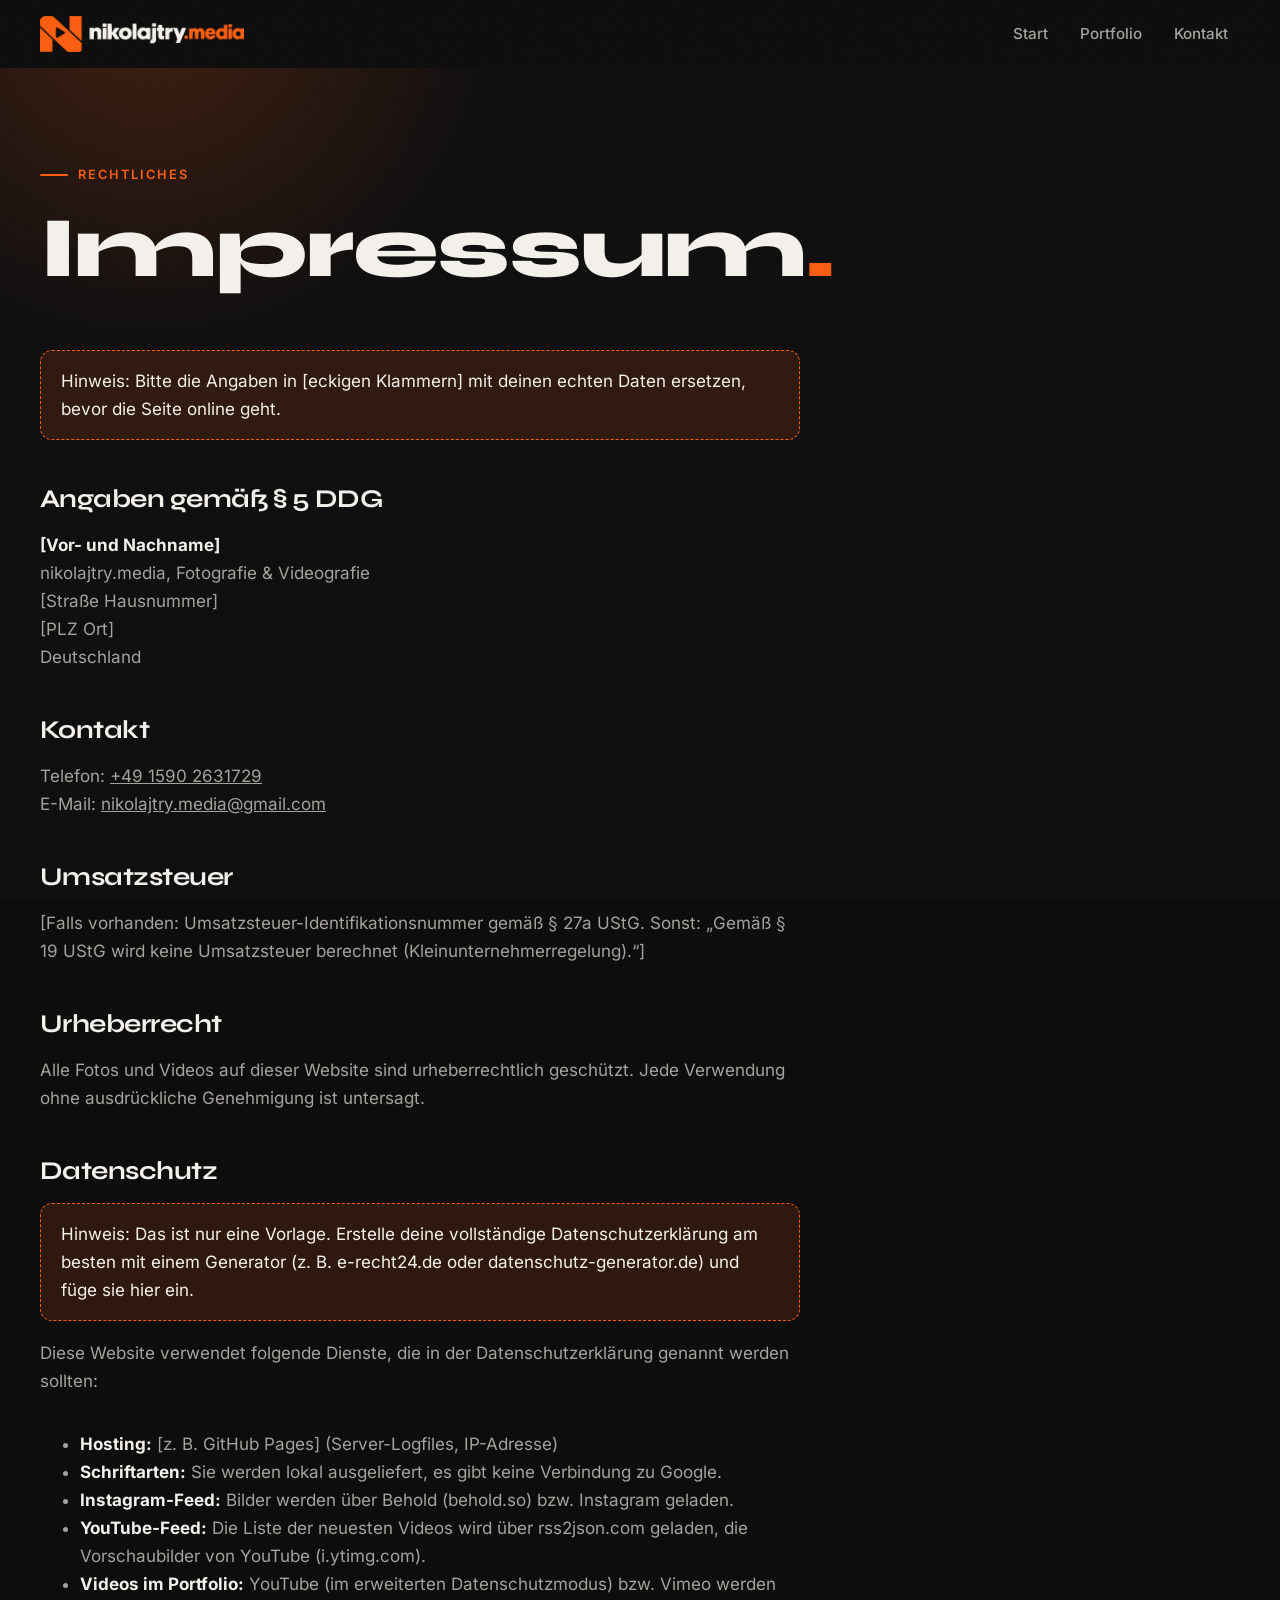
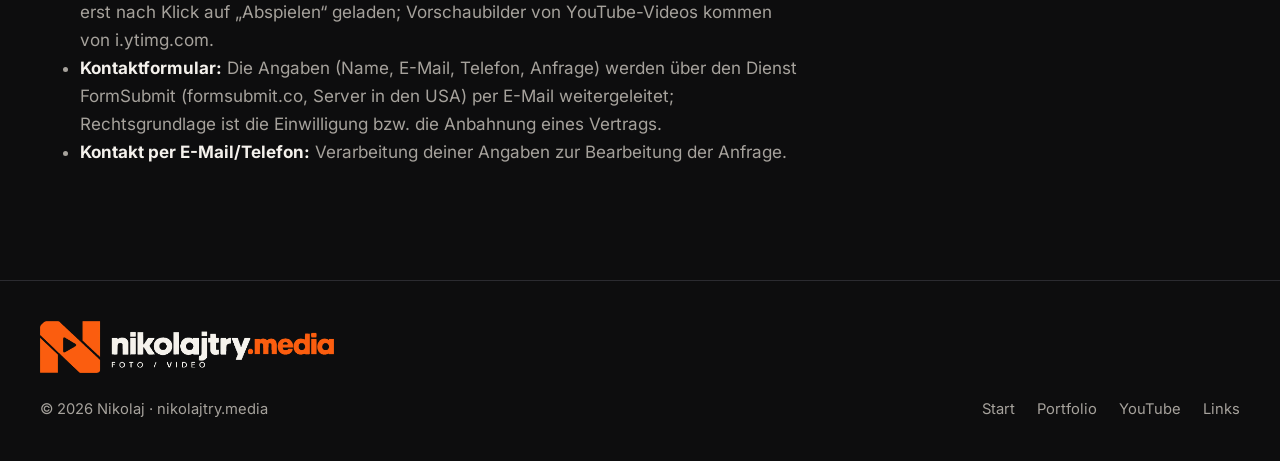
==== impressum.html @ f41c7193 "Neues Projekt "Holzrücken mit Pferd" (16 Bilder, Steißlingen) - Auswahl aus 22 Bildern: Rückepferd i" ====
<!DOCTYPE html>
<html lang="de">
<head>
  <meta charset="utf-8">
  <meta name="viewport" content="width=device-width, initial-scale=1">
  <title>Impressum &amp; Datenschutz | nikolajtry.media</title>
  <meta name="robots" content="noindex">
  <meta name="theme-color" content="#0d0d0e">
  <link rel="icon" href="images/favicon-32.png" type="image/png" sizes="32x32">
  <link rel="icon" href="images/favicon-192.png" type="image/png" sizes="192x192">
  <link rel="apple-touch-icon" href="images/apple-touch-icon.png">
  <link rel="stylesheet" href="css/style.css?v=20261017-1156">
  <script>document.documentElement.classList.add("js");</script>
</head>
<body>
  <a class="skip-link" href="#inhalt">Zum Inhalt springen</a>

  <header class="site-header">
    <div class="container">
      <a class="logo" href="index.html" aria-label="nikolajtry.media, zur Startseite">
        <img class="logo-full" src="images/logo.webp" alt="nikolajtry.media" width="905" height="160">
        <img class="logo-icon" src="images/logo-icon.webp" alt="" width="185" height="160" aria-hidden="true">
      </a>
      <nav class="nav" aria-label="Hauptnavigation">
        <a href="index.html">Start</a>
        <a href="portfolio.html">Portfolio</a>
        <a href="index.html#kontakt">Kontakt</a>
      </nav>
    </div>
  </header>

  <main id="inhalt">
    <section class="page-hero">
      <div class="container">
        <span class="eyebrow">Rechtliches</span>
        <h1>Impressum<span class="accent">.</span></h1>
      </div>
    </section>

    <section class="container" style="padding-bottom:96px">
      <div class="legal">
        <!-- TODO: Platzhalter in [eckigen Klammern] ausfüllen und diesen Hinweis danach löschen -->
        <p class="note">Hinweis: Bitte die Angaben in [eckigen Klammern] mit deinen echten Daten ersetzen, bevor die Seite online geht.</p>

        <h2>Angaben gemäß § 5 DDG</h2>
        <p>
          <strong>[Vor- und Nachname]</strong><br>
          nikolajtry.media, Fotografie &amp; Videografie<br>
          [Straße Hausnummer]<br>
          [PLZ Ort]<br>
          Deutschland
        </p>

        <h2>Kontakt</h2>
        <p>
          Telefon: <a href="tel:+4915902631729">+49 1590 2631729</a><br>
          E-Mail: <a href="mailto:nikolajtry.media@gmail.com">nikolajtry.media@gmail.com</a>
        </p>

        <h2>Umsatzsteuer</h2>
        <p>[Falls vorhanden: Umsatzsteuer-Identifikationsnummer gemäß § 27a UStG. Sonst: „Gemäß § 19 UStG wird keine Umsatzsteuer berechnet (Kleinunternehmerregelung).“]</p>

        <h2>Urheberrecht</h2>
        <p>Alle Fotos und Videos auf dieser Website sind urheberrechtlich geschützt. Jede Verwendung ohne ausdrückliche Genehmigung ist untersagt.</p>

        <h2 id="datenschutz">Datenschutz</h2>
        <p class="note">Hinweis: Das ist nur eine Vorlage. Erstelle deine vollständige Datenschutzerklärung am besten mit einem Generator (z. B. e-recht24.de oder datenschutz-generator.de) und füge sie hier ein.</p>
        <p>Diese Website verwendet folgende Dienste, die in der Datenschutzerklärung genannt werden sollten:</p>
        <ul>
          <li><strong>Hosting:</strong> [z. B. GitHub Pages] (Server-Logfiles, IP-Adresse)</li>
          <li><strong>Schriftarten:</strong> Sie werden lokal ausgeliefert, es gibt keine Verbindung zu Google.</li>
          <li><strong>Instagram-Feed:</strong> Bilder werden über Behold (behold.so) bzw. Instagram geladen.</li>
          <li><strong>YouTube-Feed:</strong> Die Liste der neuesten Videos wird über rss2json.com geladen, die Vorschaubilder von YouTube (i.ytimg.com).</li>
          <li><strong>Videos im Portfolio:</strong> YouTube (im erweiterten Datenschutzmodus) bzw. Vimeo werden erst nach Klick auf „Abspielen“ geladen; Vorschaubilder von YouTube-Videos kommen von i.ytimg.com.</li>
          <li><strong>Kontaktformular:</strong> Die Angaben (Name, E-Mail, Telefon, Anfrage) werden über den Dienst FormSubmit (formsubmit.co, Server in den USA) per E-Mail weitergeleitet; Rechtsgrundlage ist die Einwilligung bzw. die Anbahnung eines Vertrags.</li>
          <li><strong>Kontakt per E-Mail/Telefon:</strong> Verarbeitung deiner Angaben zur Bearbeitung der Anfrage.</li>
        </ul>
      </div>
    </section>
  </main>

  <footer class="site-footer">
    <div class="container">
      <a class="footer-logo" href="index.html" aria-label="nikolajtry.media, zur Startseite">
        <img src="images/logo-full.webp" alt="nikolajtry.media, Foto / Video" width="1131" height="200" loading="lazy">
      </a>
      <span>© <span data-year>2026</span> Nikolaj · nikolajtry.media</span>
      <nav class="footer-links" aria-label="Footer">
        <a href="index.html">Start</a>
        <a href="portfolio.html">Portfolio</a>
        <a href="https://www.youtube.com/@nikolajtry" target="_blank" rel="noopener" data-yt-channel>YouTube</a>
        <a href="https://fancy-bio.com/nikolajtry" target="_blank" rel="noopener">Links</a>
      </nav>
    </div>
  </footer>

  <script src="js/config.js?v=20261017-1156"></script>
  <script src="js/main.js?v=20261017-1156"></script>
</body>
</html>
---- css/style.css ----
/* ============================================================
   Schriften (lokal gehostet – kein Google-Server, DSGVO-freundlich)
   ============================================================ */
@font-face {
  font-family: "Syne";
  src: url("../fonts/syne-latin.woff2") format("woff2");
  font-weight: 400 800;
  font-display: swap;
}
@font-face {
  font-family: "Inter";
  src: url("../fonts/inter-latin.woff2") format("woff2");
  font-weight: 100 900;
  font-display: swap;
}

/* ============================================================
   Farben & Grundwerte – hier kannst du z. B. das Orange ändern
   ============================================================ */
:root {
  color-scheme: dark;
  --bg: #0d0d0e;
  --bg-2: #131315;
  --surface: #19191c;
  --surface-2: #222226;
  --line: #2b2b30;
  --text: #f4f1ec;
  --muted: #a6a29c;
  --orange: #fb5d0f; /* exakt das Orange aus dem Logo */
  --orange-2: #ff7a33;
  --orange-soft: rgba(251, 93, 15, 0.14);
  --on-orange: #140a04;
  --danger: #ff6b6b;
  --success: #5fd38d;

  --font-display: "Syne", "Arial Black", system-ui, sans-serif;
  --font-body: "Inter", system-ui, -apple-system, "Segoe UI", Roboto, sans-serif;

  --radius: 18px;
  --radius-sm: 12px;
  --container: 1200px;
  --gutter: clamp(16px, 4vw, 32px);
  --header-h: 68px;
  --ease: cubic-bezier(0.22, 1, 0.36, 1);
}

/* ============================================================
   Basis
   ============================================================ */
*,
*::before,
*::after {
  box-sizing: border-box;
}

html {
  scroll-padding-top: calc(var(--header-h) + 12px);
  -webkit-text-size-adjust: 100%;
}
@media (prefers-reduced-motion: no-preference) {
  html {
    scroll-behavior: smooth;
  }
}

body {
  margin: 0;
  background: var(--bg);
  color: var(--text);
  font-family: var(--font-body);
  font-size: 1.0625rem;
  line-height: 1.65;
  -webkit-font-smoothing: antialiased;
  overflow-x: hidden;
}

/* feines Filmkorn über der ganzen Seite */
body::before {
  content: "";
  position: fixed;
  inset: 0;
  z-index: 100;
  pointer-events: none;
  opacity: 0.035;
  background-image: url("data:image/svg+xml,%3Csvg xmlns='http://www.w3.org/2000/svg' width='160' height='160'%3E%3Cfilter id='n'%3E%3CfeTurbulence type='fractalNoise' baseFrequency='.9' numOctaves='3' stitchTiles='stitch'/%3E%3C/filter%3E%3Crect width='100%25' height='100%25' filter='url(%23n)'/%3E%3C/svg%3E");
}

img,
video,
iframe {
  display: block;
  max-width: 100%;
}

[hidden] {
  display: none !important;
}

a {
  color: inherit;
}

h1,
h2,
h3 {
  font-family: var(--font-display);
  font-weight: 700;
  line-height: 1.05;
  letter-spacing: -0.02em;
  margin: 0;
}

p {
  margin: 0;
}

::selection {
  background: var(--orange);
  color: var(--on-orange);
}

:focus-visible {
  outline: 2px solid var(--orange);
  outline-offset: 3px;
  border-radius: 6px;
}

/* verhindert seitliches Scrollen durch dekorative Elemente (z. B. Rahmen am Portrait) */
main {
  overflow-x: clip;
}

.container {
  width: 100%;
  max-width: calc(var(--container) + var(--gutter) * 2);
  margin-inline: auto;
  padding-inline: var(--gutter);
}

.accent {
  color: var(--orange);
}

.skip-link {
  position: absolute;
  left: 12px;
  top: -60px;
  z-index: 200;
  padding: 10px 16px;
  background: var(--orange);
  color: var(--on-orange);
  font-weight: 600;
  border-radius: 10px;
  text-decoration: none;
}
.skip-link:focus {
  top: 12px;
}

.visually-hidden {
  position: absolute;
  width: 1px;
  height: 1px;
  overflow: hidden;
  clip: rect(0 0 0 0);
  white-space: nowrap;
}

/* ============================================================
   Buttons
   ============================================================ */
.btn {
  display: inline-flex;
  align-items: center;
  justify-content: center;
  gap: 10px;
  min-height: 52px;
  padding: 0 26px;
  border-radius: 999px;
  border: 1.5px solid transparent;
  font: 600 1rem/1 var(--font-body);
  text-decoration: none;
  cursor: pointer;
  transition: transform 0.25s var(--ease), background-color 0.25s, border-color 0.25s, color 0.25s,
    box-shadow 0.25s;
}
.btn svg {
  width: 18px;
  height: 18px;
  flex: none;
}
.btn:hover {
  transform: translateY(-2px);
}
.btn:active {
  transform: translateY(0);
}

.btn-primary {
  background: var(--orange);
  color: var(--on-orange);
  box-shadow: 0 10px 30px -10px rgba(251, 93, 15, 0.6);
}
.btn-primary:hover {
  background: var(--orange-2);
  box-shadow: 0 14px 36px -10px rgba(251, 93, 15, 0.75);
}

.btn-ghost {
  border-color: var(--line);
  color: var(--text);
  background: rgba(255, 255, 255, 0.02);
}
.btn-ghost:hover {
  border-color: var(--orange);
  color: var(--orange);
}

.btn-dark {
  background: var(--on-orange);
  color: var(--text);
}
.btn-dark:hover {
  background: #000;
}

/* ============================================================
   Header / Navigation
   ============================================================ */
.site-header {
  position: sticky;
  top: 0;
  z-index: 50;
  height: var(--header-h);
  background: rgba(13, 13, 14, 0.72);
  backdrop-filter: blur(14px) saturate(140%);
  -webkit-backdrop-filter: blur(14px) saturate(140%);
  border-bottom: 1px solid transparent;
  transition: border-color 0.3s;
}
.site-header.is-scrolled {
  border-bottom-color: var(--line);
}
.site-header .container {
  height: 100%;
  display: flex;
  align-items: center;
  justify-content: space-between;
  gap: 16px;
}

.logo {
  display: inline-flex;
  align-items: center;
  flex: none;
  text-decoration: none;
}
.logo img {
  display: block;
  width: auto;
}
.logo-full {
  height: 36px;
}
.logo-icon {
  display: none !important;
  height: 34px;
}
@media (max-width: 640px) {
  .logo-full {
    height: 28px;
  }
}
/* Auf schmalen Handys nur das "N", damit das Menü daneben Platz hat */
@media (max-width: 479px) {
  .logo-full {
    display: none !important;
  }
  .logo-icon {
    display: block !important;
  }
}

.nav {
  display: flex;
  align-items: center;
  gap: clamp(2px, 1vw, 8px);
}
.nav a {
  position: relative;
  padding: 8px 12px;
  font-size: 0.95rem;
  font-weight: 500;
  color: var(--muted);
  text-decoration: none;
  border-radius: 999px;
  transition: color 0.2s, background-color 0.2s;
}
.nav a:hover {
  color: var(--text);
}
.nav a[aria-current="page"] {
  color: var(--text);
  background: var(--surface-2);
}
.nav a[aria-current="page"]::after {
  content: "";
  position: absolute;
  left: 50%;
  bottom: 3px;
  width: 5px;
  height: 5px;
  margin-left: -2.5px;
  border-radius: 50%;
  background: var(--orange);
}

@media (max-width: 420px) {
  .nav a {
    padding: 8px 10px;
  }
}

/* ============================================================
   Abschnitte allgemein
   ============================================================ */
.section {
  padding-block: clamp(55px, 7vw, 95px);
}
.section-alt {
  background: var(--bg-2);
  border-block: 1px solid var(--line);
}

.section-head {
  display: grid;
  gap: 16px;
  max-width: 720px;
  margin-bottom: clamp(36px, 5vw, 56px);
}
.section-head h2 {
  font-size: clamp(2rem, 5vw, 3.4rem);
}
.section-head p {
  color: var(--muted);
  font-size: 1.1rem;
}

.eyebrow {
  display: inline-flex;
  align-items: center;
  gap: 10px;
  font-size: 0.8rem;
  font-weight: 600;
  letter-spacing: 0.16em;
  text-transform: uppercase;
  color: var(--orange);
}
.eyebrow::before,
.eyebrow-line {
  content: "";
  flex: none;
  width: 28px;
  height: 2px;
  background: currentColor;
  border-radius: 2px;
}
/* Strich zwischen Nummer und Titel ("01 —— Über mich"), gleich lang wie der vordere;
   gleicht den Buchstabenabstand nach der Nummer aus, damit beide Abstände gleich sind */
.eyebrow-line {
  margin-left: -0.16em;
}

/* ============================================================
   Hero (Startseite)
   ============================================================ */
.hero {
  position: relative;
  isolation: isolate;
  overflow: hidden;
  padding-block: clamp(56px, 10vw, 120px) clamp(40px, 6vw, 72px);
}
/* "Über mich" folgt direkt auf den Einstieg – etwas weniger Abstand nach oben */
#ueber-mich {
  padding-top: clamp(40px, 6vw, 80px);
}
.hero::before {
  content: "";
  position: absolute;
  z-index: -1;
  width: min(900px, 120vw);
  aspect-ratio: 1;
  right: -20%;
  top: -35%;
  background: radial-gradient(circle closest-side, rgba(251, 93, 15, 0.26), transparent);
}
.hero .container {
  display: grid;
  gap: clamp(48px, 7vw, 72px);
  align-items: center;
}
@media (min-width: 960px) {
  .hero .container {
    grid-template-columns: 1.15fr 0.85fr;
  }
}

.hero-text {
  display: grid;
  gap: 24px;
}
.hero h1 {
  font-size: clamp(2.2rem, 10vw, 4.6rem);
  font-weight: 800;
}
@media (min-width: 960px) {
  .hero h1 {
    font-size: clamp(3rem, 5.4vw, 4.6rem);
  }
}
.hero h1 .accent {
  font-style: italic;
}
.hero-lead {
  max-width: 560px;
  color: var(--muted);
  font-size: clamp(1.05rem, 1.6vw, 1.2rem);
}
.hero-lead strong {
  color: var(--text);
  font-weight: 600;
}
.hero-actions {
  display: flex;
  flex-wrap: wrap;
  gap: 12px;
  margin-top: 8px;
}

.status-pill {
  justify-self: start;
  display: inline-flex;
  align-items: center;
  gap: 10px;
  padding: 8px 16px 8px 12px;
  border: 1px solid var(--line);
  border-radius: 999px;
  background: rgba(255, 255, 255, 0.03);
  font-size: 0.88rem;
  color: var(--muted);
}
.status-pill .dot {
  width: 8px;
  height: 8px;
  border-radius: 50%;
  background: var(--orange);
  box-shadow: 0 0 0 0 rgba(251, 93, 15, 0.6);
  animation: pulse 2.2s infinite;
}
@keyframes pulse {
  70% {
    box-shadow: 0 0 0 10px rgba(251, 93, 15, 0);
  }
  100% {
    box-shadow: 0 0 0 0 rgba(251, 93, 15, 0);
  }
}

/* Bild-Collage rechts im Hero */
.hero-visual {
  position: relative;
  width: min(100%, 460px);
  justify-self: center;
}
.hero-collage {
  position: relative;
  display: block;
  width: 100%;
  aspect-ratio: 4 / 4.4;
  text-decoration: none;
}
.hero-collage:empty {
  display: none;
}
.hero-collage .card {
  position: absolute;
  overflow: hidden;
  border-radius: var(--radius);
  border: 1px solid rgba(255, 255, 255, 0.08);
  box-shadow: 0 30px 60px -20px rgba(0, 0, 0, 0.8);
  transition: transform 0.6s var(--ease);
  background: var(--surface);
}
.hero-collage .card img {
  position: absolute;
  inset: 0;
  width: 100%;
  height: 100%;
  object-fit: cover;
  /* Überblenden beim Bildwechsel, dazu ein ganz langsamer Zoom */
  transition: opacity 1.5s var(--ease), transform 12s linear;
}
.hero-collage .card img.is-entering {
  opacity: 0;
  transform: scale(1.06);
}
/* Karte 1 ist die große Hauptkarte mit orangem Rahmen; die kleine Karte rechts unten liegt davor */
.hero-collage .card:nth-child(1) {
  width: 64%;
  height: 76%;
  left: 0;
  top: 6%;
  transform: rotate(-5deg);
  z-index: 2;
  border: 3px solid var(--orange);
}
.hero-collage .card:nth-child(2) {
  width: 54%;
  height: 48%;
  right: 0;
  top: 0;
  transform: rotate(4deg);
  z-index: 1;
}
.hero-collage .card:nth-child(3) {
  width: 48%;
  height: 42%;
  right: 0;
  bottom: 0;
  transform: rotate(-2deg);
  z-index: 3;
}
.hero-collage:hover .card:nth-child(1) {
  transform: rotate(-7deg) translate(-8px, -4px);
}
.hero-collage:hover .card:nth-child(2) {
  transform: rotate(6deg) translate(6px, -8px);
}
.hero-collage:hover .card:nth-child(3) {
  transform: rotate(0deg) translate(4px, 6px);
}
.hero-collage .sticker {
  position: absolute;
  z-index: 4;
  left: -4%;
  bottom: 8%;
  display: grid;
  place-items: center;
  width: 108px;
  height: 108px;
  border-radius: 50%;
  background: var(--orange);
  color: var(--on-orange);
  font: 800 0.8rem/1.15 var(--font-display);
  text-align: center;
  text-transform: uppercase;
  letter-spacing: 0.04em;
  transform: rotate(-12deg);
  box-shadow: 0 16px 40px -12px rgba(251, 93, 15, 0.7);
}

/* "Neu"-Hinweis oben an der Collage – führt direkt zum neuesten Projekt */
.hero-new {
  position: absolute;
  z-index: 5;
  top: -18px;
  left: -2%;
  display: inline-flex;
  align-items: center;
  gap: 10px;
  max-width: calc(100% + 2%);
  padding: 6px 14px 6px 6px;
  border: 1px solid rgba(255, 255, 255, 0.12);
  border-radius: 999px;
  background: rgba(13, 13, 14, 0.82);
  backdrop-filter: blur(10px);
  -webkit-backdrop-filter: blur(10px);
  box-shadow: 0 18px 40px -16px rgba(0, 0, 0, 0.9);
  color: var(--text);
  font-size: 0.85rem;
  font-weight: 600;
  text-decoration: none;
  transform: rotate(-3deg);
  transition: transform 0.4s var(--ease), border-color 0.3s;
}
.hero-new:hover,
.hero-new:focus-visible {
  transform: rotate(-3deg) translateY(-3px);
  border-color: rgba(251, 93, 15, 0.6);
}
.hero-new-tag {
  padding: 4px 10px;
  border-radius: 999px;
  background: var(--orange);
  color: var(--on-orange);
  font: 800 0.72rem/1 var(--font-display);
  letter-spacing: 0.08em;
  text-transform: uppercase;
  box-shadow: 0 0 0 0 rgba(251, 93, 15, 0.6);
  animation: pulse 2.2s infinite;
}
.hero-new-text {
  overflow: hidden;
  white-space: nowrap;
  text-overflow: ellipsis;
}
.hero-new-arrow {
  display: grid;
  color: var(--orange);
}
.hero-new-arrow svg {
  width: 16px;
  height: 16px;
  transition: transform 0.3s var(--ease);
}
.hero-new:hover .hero-new-arrow svg {
  transform: translateX(3px);
}

/* ============================================================
   Über mich
   ============================================================ */
.about {
  display: grid;
  gap: clamp(40px, 6vw, 80px);
  align-items: center;
}
@media (min-width: 900px) {
  .about {
    grid-template-columns: 0.85fr 1.15fr;
  }
}
.about-photo {
  position: relative;
  width: min(440px, calc(100% - 18px));
  justify-self: start;
}
@media (min-width: 900px) {
  .about-photo {
    justify-self: center;
  }
}
.about-photo::before {
  content: "";
  position: absolute;
  inset: 18px -18px -18px 18px;
  border: 2px solid var(--orange);
  border-radius: var(--radius);
}
.about-photo img {
  position: relative;
  width: 100%;
  height: auto;
  aspect-ratio: 4 / 5;
  object-fit: cover;
  border-radius: var(--radius);
  background: var(--surface);
}
.about-text {
  display: grid;
  gap: 20px;
}
.about-text h2 {
  font-size: clamp(2rem, 4.6vw, 3.2rem);
}
.about-text p {
  color: var(--muted);
}
.about-text p strong {
  color: var(--text);
  font-weight: 600;
}
.tags {
  display: flex;
  flex-wrap: wrap;
  gap: 10px;
  padding: 0;
  margin: 8px 0 0;
  list-style: none;
}
.tags li {
  padding: 8px 16px;
  border-radius: 999px;
  border: 1px solid var(--line);
  background: var(--surface);
  font-size: 0.9rem;
  font-weight: 500;
}
.tags li::before {
  content: "●";
  color: var(--orange);
  font-size: 0.6em;
  margin-right: 8px;
  vertical-align: middle;
}

/* ============================================================
   Leistungen
   ============================================================ */
.services {
  display: grid;
  gap: 16px;
  grid-template-columns: repeat(auto-fit, minmax(min(100%, 250px), 1fr));
}
.service {
  position: relative;
  display: grid;
  align-content: start;
  gap: 14px;
  padding: 28px;
  border-radius: var(--radius);
  background: var(--surface);
  border: 1px solid var(--line);
  overflow: hidden;
  transition: border-color 0.3s, transform 0.4s var(--ease);
}
.service::after {
  content: "";
  position: absolute;
  left: 0;
  right: 0;
  bottom: 0;
  height: 3px;
  background: var(--orange);
  transform: scaleX(0);
  transform-origin: left;
  transition: transform 0.5s var(--ease);
}
.service:hover {
  border-color: rgba(251, 93, 15, 0.5);
  transform: translateY(-4px);
}
.service:hover::after {
  transform: scaleX(1);
}
.service-icon {
  display: grid;
  place-items: center;
  width: 52px;
  height: 52px;
  border-radius: 14px;
  background: var(--orange-soft);
  color: var(--orange);
}
.service-icon svg {
  width: 26px;
  height: 26px;
}
.service h3 {
  font-size: 1.35rem;
  margin-top: 6px;
}
.service p {
  color: var(--muted);
  font-size: 0.98rem;
}
.service-num {
  position: absolute;
  top: 22px;
  right: 24px;
  font: 700 0.85rem/1 var(--font-display);
  color: var(--line);
}

/* ============================================================
   Instagram
   ============================================================ */
.insta-head {
  display: flex;
  flex-wrap: wrap;
  align-items: end;
  justify-content: space-between;
  gap: 24px;
  margin-bottom: clamp(32px, 5vw, 48px);
}
.insta-head .section-head {
  margin-bottom: 0;
}

.insta-grid {
  display: grid;
  gap: 16px;
}

/* 1 Post: einzeln, mittig */
.insta-grid.is-single .insta-post--latest {
  width: 100%;
  max-width: 560px;
  margin-inline: auto;
}

/* 2–3 Posts: alle gleich groß im Hochformat nebeneinander */
.insta-grid.is-row {
  grid-template-columns: repeat(var(--cols, 3), minmax(0, 1fr));
}
.insta-grid.is-row .insta-post {
  aspect-ratio: 4 / 5;
  max-height: none;
}
.insta-grid.is-row[data-count="2"] {
  max-width: 900px;
  margin-inline: auto;
}
.insta-grid.is-row .insta-caption p {
  -webkit-line-clamp: 2;
}
@media (max-width: 759px) {
  /* Handy: neuester Post oben in voller Breite, die anderen darunter */
  .insta-grid.is-row {
    grid-template-columns: repeat(2, minmax(0, 1fr));
    gap: 10px;
  }
  .insta-grid.is-row .insta-post--latest {
    grid-column: 1 / -1;
  }
  .insta-grid.is-row[data-count="2"] {
    grid-template-columns: minmax(0, 1fr);
  }
}

/* 5 Posts: großer Post + 2×2-Raster */
@media (min-width: 860px) {
  .insta-grid.is-bento {
    grid-template-columns: 1fr 1fr;
  }
  /* großer Post wird genauso hoch wie die kleinen Posts daneben */
  .insta-grid.is-bento .insta-post--latest {
    aspect-ratio: auto;
    max-height: none;
    min-height: 420px;
  }
}

.insta-post {
  position: relative;
  display: block;
  overflow: hidden;
  border-radius: var(--radius);
  background: var(--surface);
  border: 1px solid var(--line);
  text-decoration: none;
  isolation: isolate;
}
.insta-post img {
  position: absolute;
  inset: 0;
  width: 100%;
  height: 100%;
  object-fit: cover;
  transition: transform 0.7s var(--ease), opacity 0.3s;
}
.insta-post:hover img {
  transform: scale(1.04);
}
.insta-post .media-icon {
  position: absolute;
  top: 14px;
  right: 14px;
  z-index: 2;
  width: 22px;
  height: 22px;
  color: #fff;
  filter: drop-shadow(0 1px 4px rgba(0, 0, 0, 0.6));
}

.insta-post--latest {
  aspect-ratio: 4 / 5;
  max-height: 720px;
}
.insta-post--latest::after {
  content: "";
  position: absolute;
  inset: 0;
  background: linear-gradient(180deg, transparent 45%, rgba(0, 0, 0, 0.85));
  z-index: 1;
}
.insta-badge {
  position: absolute;
  z-index: 2;
  top: 16px;
  left: 16px;
  padding: 7px 14px;
  border-radius: 999px;
  background: var(--orange);
  color: var(--on-orange);
  font-size: 0.8rem;
  font-weight: 700;
  letter-spacing: 0.04em;
  text-transform: uppercase;
}
.insta-caption {
  position: absolute;
  z-index: 2;
  left: 0;
  right: 0;
  bottom: 0;
  display: grid;
  gap: 8px;
  padding: clamp(18px, 3vw, 28px);
}
.insta-caption time {
  font-size: 0.82rem;
  color: rgba(255, 255, 255, 0.7);
}
.insta-caption p {
  font-size: 1rem;
  line-height: 1.5;
  display: -webkit-box;
  -webkit-line-clamp: 3;
  -webkit-box-orient: vertical;
  overflow: hidden;
}
.insta-caption .open {
  display: inline-flex;
  align-items: center;
  gap: 8px;
  font-weight: 600;
  color: var(--orange);
}
.insta-caption .open svg {
  width: 16px;
  height: 16px;
}

.insta-more {
  display: grid;
  grid-template-columns: repeat(2, 1fr);
  gap: 16px;
  align-content: start;
}
.insta-more .insta-post {
  aspect-ratio: 1;
}

.insta-skeleton {
  aspect-ratio: 4 / 5;
  max-width: 560px;
  margin-inline: auto;
  border-radius: var(--radius);
  background: linear-gradient(100deg, var(--surface) 40%, var(--surface-2) 50%, var(--surface) 60%) 0 0 / 300% 100%;
  animation: shimmer 1.4s linear infinite;
}
@keyframes shimmer {
  to {
    background-position: -150% 0;
  }
}

.insta-fallback {
  position: relative;
  display: grid;
  justify-items: center;
  gap: 16px;
  padding: clamp(40px, 7vw, 72px) 24px;
  text-align: center;
  border-radius: var(--radius);
  border: 1px solid var(--line);
  background: radial-gradient(circle at 50% 0%, rgba(251, 93, 15, 0.18), transparent 60%), var(--surface);
}
.insta-fallback .ig-icon {
  display: grid;
  place-items: center;
  width: 72px;
  height: 72px;
  border-radius: 22px;
  background: var(--orange);
  color: var(--on-orange);
}
.insta-fallback .ig-icon svg {
  width: 36px;
  height: 36px;
}
.insta-fallback h3 {
  font-size: clamp(1.5rem, 3.4vw, 2.1rem);
}
.insta-fallback p {
  max-width: 460px;
  color: var(--muted);
}
.insta-fallback .handle {
  font-weight: 600;
  color: var(--orange);
}

/* ============================================================
   YouTube
   ============================================================ */
.yt-grid {
  display: grid;
  gap: 16px;
}
@media (min-width: 900px) {
  .yt-grid.has-more {
    grid-template-columns: 1.55fr 1fr;
    align-items: start;
  }
}
.yt-grid:not(.has-more) .yt-latest {
  max-width: 860px;
  width: 100%;
  margin-inline: auto;
}
.yt-skeleton {
  aspect-ratio: 16 / 9;
  max-width: 860px;
}

.yt-thumb {
  position: relative;
  display: grid;
  place-items: center;
  aspect-ratio: 16 / 9;
  overflow: hidden;
  background: #000;
  isolation: isolate;
}
.yt-thumb img {
  position: absolute;
  z-index: -1;
  inset: 0;
  width: 100%;
  height: 100%;
  object-fit: cover; /* schneidet die schwarzen Ränder der YouTube-Vorschaubilder ab */
  transition: transform 0.7s var(--ease);
}

.yt-latest {
  display: block;
  overflow: hidden;
  border-radius: var(--radius);
  border: 1px solid var(--line);
  background: var(--surface);
  text-decoration: none;
  transition: border-color 0.3s;
}
.yt-latest:hover {
  border-color: rgba(251, 93, 15, 0.6);
}
.yt-latest:hover .yt-thumb img,
.yt-item:hover .yt-thumb img {
  transform: scale(1.04);
}
.yt-latest:hover .video-play {
  transform: scale(1.1);
}
.yt-latest-info {
  display: grid;
  gap: 8px;
  padding: clamp(16px, 2.6vw, 24px);
}
.yt-latest-info time,
.yt-item-text time {
  font-size: 0.82rem;
  color: var(--muted);
}
.yt-latest-title {
  font: 700 clamp(1.1rem, 2.2vw, 1.5rem) / 1.25 var(--font-display);
}
.yt-latest-info .open {
  display: inline-flex;
  align-items: center;
  gap: 8px;
  font-weight: 600;
  color: var(--orange);
}
.yt-latest-info .open svg {
  width: 16px;
  height: 16px;
}

.yt-list {
  display: grid;
  gap: 12px;
  padding: 0;
  margin: 0;
  list-style: none;
}
.yt-item {
  display: grid;
  grid-template-columns: minmax(0, 44%) minmax(0, 1fr);
  align-items: center;
  gap: 14px;
  padding: 10px;
  border-radius: var(--radius-sm);
  border: 1px solid var(--line);
  background: var(--surface);
  text-decoration: none;
  transition: border-color 0.3s, background-color 0.3s;
}
.yt-item:hover {
  border-color: rgba(251, 93, 15, 0.6);
  background: var(--surface-2);
}
.yt-item .yt-thumb {
  border-radius: 8px;
}
.yt-mini-play {
  display: grid;
  place-items: center;
  width: 34px;
  height: 34px;
  border-radius: 50%;
  background: var(--orange);
  color: var(--on-orange);
}
.yt-mini-play svg {
  width: 14px;
  height: 14px;
  margin-left: 2px;
}
.yt-item-text {
  display: grid;
  gap: 6px;
  min-width: 0;
}
.yt-item-title {
  font-weight: 600;
  font-size: 0.98rem;
  line-height: 1.35;
  display: -webkit-box;
  -webkit-line-clamp: 2;
  -webkit-box-orient: vertical;
  overflow: hidden;
}

/* ============================================================
   Link-Banner (Fancy Bio)
   ============================================================ */
.links-band {
  position: relative;
  overflow: hidden;
  display: grid;
  gap: 24px;
  align-items: center;
  padding: clamp(32px, 6vw, 64px);
  border-radius: calc(var(--radius) + 6px);
  background: linear-gradient(120deg, var(--orange) 0%, #ff8a3d 55%, #ffb070 100%);
  color: var(--on-orange);
}
@media (min-width: 820px) {
  .links-band {
    grid-template-columns: 1fr auto;
  }
}
.links-band::before {
  content: "";
  position: absolute;
  right: -60px;
  top: -80px;
  width: 280px;
  height: 280px;
  border-radius: 50%;
  border: 40px solid rgba(255, 255, 255, 0.14);
}
.links-band h2 {
  font-size: clamp(1.8rem, 4.4vw, 3rem);
}
.links-band p {
  margin-top: 10px;
  max-width: 520px;
  font-size: 1.08rem;
  opacity: 0.85;
}
.links-band .btn {
  position: relative;
  min-height: 58px;
  padding-inline: 30px;
  font-size: 1.05rem;
}

/* ============================================================
   Kontakt
   ============================================================ */
.contact-grid {
  display: grid;
  gap: 16px;
  grid-template-columns: repeat(auto-fit, minmax(min(100%, 280px), 1fr));
}
.contact-card {
  display: grid;
  gap: 6px;
  padding: 26px 28px;
  border-radius: var(--radius);
  border: 1px solid var(--line);
  background: var(--surface);
  text-decoration: none;
  transition: border-color 0.3s, transform 0.4s var(--ease), background-color 0.3s;
}
.contact-card:hover {
  border-color: var(--orange);
  transform: translateY(-3px);
  background: var(--surface-2);
}
.contact-card .label {
  display: flex;
  align-items: center;
  gap: 10px;
  font-size: 0.8rem;
  font-weight: 600;
  letter-spacing: 0.14em;
  text-transform: uppercase;
  color: var(--orange);
}
.contact-card .label svg {
  width: 18px;
  height: 18px;
}
.contact-card .value {
  font: 700 clamp(1.05rem, 2.2vw, 1.3rem) / 1.3 var(--font-display);
  overflow-wrap: anywhere;
}
.contact-card .hint {
  font-size: 0.9rem;
  color: var(--muted);
}

/* ============================================================
   Kontaktformular
   ============================================================ */
.contact-layout {
  display: grid;
  gap: clamp(28px, 4vw, 48px);
  align-items: start;
}
@media (min-width: 980px) {
  .contact-layout {
    grid-template-columns: minmax(0, 1.55fr) minmax(0, 1fr);
  }
  .contact-aside {
    position: sticky;
    top: calc(var(--header-h) + 24px);
  }
  .contact-aside .contact-grid {
    grid-template-columns: minmax(0, 1fr);
    gap: 12px;
  }
}
.aside-title {
  margin-bottom: 14px;
  font-size: 0.8rem;
  font-weight: 600;
  letter-spacing: 0.16em;
  text-transform: uppercase;
  color: var(--muted);
}

.contact-form {
  padding: clamp(20px, 3.4vw, 36px);
  border-radius: calc(var(--radius) + 4px);
  border: 1px solid var(--line);
  background: var(--surface);
}
.form-body {
  display: grid;
  gap: 20px;
}
.form-row {
  display: grid;
  gap: 20px;
}
@media (min-width: 600px) {
  .form-row {
    grid-template-columns: repeat(2, minmax(0, 1fr));
  }
}

.field {
  display: grid;
  gap: 8px;
  min-width: 0;
}
fieldset.field {
  margin: 0;
  padding: 0;
  border: 0;
}
.field > label,
.field > legend {
  padding: 0;
  font-size: 0.92rem;
  font-weight: 600;
  color: var(--text);
}
.field > legend {
  margin-bottom: 10px;
}
.req {
  color: var(--orange);
}
.optional {
  font-weight: 400;
  color: var(--muted);
}

.field input[type="text"],
.field input[type="email"],
.field input[type="tel"],
.field input[type="date"],
.field textarea {
  width: 100%;
  min-height: 50px;
  padding: 12px 16px;
  border-radius: var(--radius-sm);
  border: 1px solid var(--line);
  background: var(--bg-2);
  color: var(--text);
  font: 400 1rem/1.5 var(--font-body); /* 16px: verhindert Zoom auf dem iPhone */
  transition: border-color 0.2s, box-shadow 0.2s, background-color 0.2s;
}
.field textarea {
  min-height: 130px;
  resize: vertical;
}
.field input::placeholder,
.field textarea::placeholder {
  color: #6f6c68;
}
.field input:hover,
.field textarea:hover {
  border-color: #3a3a40;
}
.field input:focus,
.field textarea:focus {
  outline: none;
  border-color: var(--orange);
  box-shadow: 0 0 0 3px rgba(251, 93, 15, 0.18);
  background: var(--bg);
}
.field input[aria-invalid="true"],
.field textarea[aria-invalid="true"] {
  border-color: var(--danger);
}
.field-error {
  display: none;
  font-size: 0.85rem;
  color: var(--danger);
}
.field-error:not(:empty) {
  display: block;
}

/* Auswahl-Chips ("Reiter") */
.chips {
  display: flex;
  flex-wrap: wrap;
  gap: 8px;
}
.chip {
  position: relative;
  cursor: pointer;
}
.chip input {
  position: absolute;
  opacity: 0;
  width: 1px;
  height: 1px;
}
.chip span {
  display: inline-flex;
  align-items: center;
  min-height: 44px;
  padding: 0 18px;
  border-radius: 999px;
  border: 1px solid var(--line);
  background: var(--bg-2);
  color: var(--muted);
  font-size: 0.95rem;
  font-weight: 500;
  transition: all 0.2s;
  user-select: none;
}
.chip:hover span {
  color: var(--text);
  border-color: #4a4a50;
}
.chip input:checked + span {
  background: var(--orange);
  border-color: var(--orange);
  color: var(--on-orange);
  font-weight: 600;
}
.chip span svg {
  width: 18px;
  height: 18px;
  margin-right: 8px;
  flex: none;
}
.chips-addon {
  margin-top: 10px;
  padding-top: 12px;
  border-top: 1px dashed var(--line);
}
.chip input:focus-visible + span {
  outline: 2px solid var(--orange);
  outline-offset: 3px;
}
.chips-field[aria-invalid="true"] .chip span {
  border-color: rgba(255, 107, 107, 0.6);
}
.chips-sub {
  padding: 16px;
  border-radius: var(--radius-sm);
  background: var(--orange-soft);
  animation: fade-up 0.35s var(--ease);
}
.chips-sub .chip span {
  min-height: 40px;
  background: var(--surface);
}

/* Datenschutz-Zustimmung */
.consent {
  display: flex;
  align-items: flex-start;
  gap: 12px;
  font-size: 0.9rem;
  font-weight: 400 !important;
  color: var(--muted) !important;
  cursor: pointer;
}
.consent input {
  flex: none;
  width: 22px;
  height: 22px;
  margin: 1px 0 0;
  accent-color: var(--orange);
  cursor: pointer;
}
.consent a {
  color: var(--orange);
}

/* Unsichtbares Anti-Spam-Feld */
.hp {
  position: absolute;
  left: -9999px;
  width: 1px;
  height: 1px;
  overflow: hidden;
}

.form-actions {
  display: flex;
  flex-wrap: wrap;
  align-items: center;
  justify-content: space-between;
  gap: 12px 20px;
  margin-top: 4px;
}
.form-actions .btn {
  min-width: 220px;
}
.form-actions .btn[disabled] {
  opacity: 0.7;
  cursor: progress;
  transform: none;
}
@media (max-width: 599px) {
  .form-actions .btn {
    width: 100%;
  }
}
.form-note {
  font-size: 0.85rem;
  color: var(--muted);
}

/* Rückmeldung nach dem Absenden */
.form-status:empty {
  display: none;
}
.form-status {
  outline: none;
}
.status-box {
  display: grid;
  justify-items: start;
  gap: 12px;
  padding: clamp(8px, 2vw, 16px) 0;
  animation: fade-up 0.4s var(--ease);
}
.status-box .status-icon {
  display: grid;
  place-items: center;
  width: 56px;
  height: 56px;
  border-radius: 50%;
  background: rgba(95, 211, 141, 0.15);
  color: var(--success);
}
.status-box .status-icon svg {
  width: 28px;
  height: 28px;
}
.status-box h3 {
  font-size: clamp(1.4rem, 3vw, 1.9rem);
}
.status-box p {
  color: var(--muted);
  max-width: 520px;
}
.status-box p strong {
  color: var(--text);
  font-weight: 600;
  overflow-wrap: anywhere;
}
.status-box.is-error {
  margin-top: 20px;
  padding: 18px 20px;
  border-radius: var(--radius-sm);
  border: 1px solid rgba(255, 107, 107, 0.4);
  background: rgba(255, 107, 107, 0.08);
}
.status-box.is-error p {
  color: var(--text);
}
.status-actions {
  display: flex;
  flex-wrap: wrap;
  gap: 10px;
}
.status-actions .btn {
  min-height: 46px;
  padding: 0 20px;
  font-size: 0.95rem;
}

/* ============================================================
   Footer
   ============================================================ */
.site-footer {
  border-top: 1px solid var(--line);
  padding-block: 40px;
  font-size: 0.92rem;
  color: var(--muted);
}
.site-footer .container {
  display: flex;
  flex-wrap: wrap;
  align-items: center;
  justify-content: space-between;
  gap: 16px 32px;
}
.footer-logo {
  flex-basis: 100%;
  margin-bottom: 8px;
}
.footer-logo img {
  display: block;
  height: 52px;
  width: auto;
  max-width: 100%;
}
.footer-links {
  display: flex;
  flex-wrap: wrap;
  gap: 8px 22px;
}
.footer-links a {
  text-decoration: none;
  transition: color 0.2s;
}
.footer-links a:hover {
  color: var(--orange);
}

/* ============================================================
   Unterseiten-Kopf (Portfolio, Impressum)
   ============================================================ */
.page-hero {
  position: relative;
  isolation: isolate;
  overflow: hidden;
  padding-block: clamp(48px, 8vw, 96px) clamp(32px, 5vw, 56px);
}
.page-hero::before {
  content: "";
  position: absolute;
  z-index: -1;
  width: 700px;
  aspect-ratio: 1;
  left: -200px;
  top: -420px;
  background: radial-gradient(circle closest-side, rgba(251, 93, 15, 0.22), transparent);
}
.page-hero .container {
  display: grid;
  gap: 18px;
}
.page-hero h1 {
  font-size: clamp(2.4rem, 9vw, 5.4rem);
  font-weight: 800;
}
.page-hero p {
  max-width: 600px;
  color: var(--muted);
  font-size: 1.1rem;
}

/* ============================================================
   Portfolio-Galerie
   ============================================================ */
.filters {
  display: flex;
  flex-wrap: wrap;
  gap: 10px;
  margin-bottom: clamp(24px, 4vw, 36px);
}
.filter {
  display: inline-flex;
  align-items: center;
  gap: 8px;
  min-height: 44px;
  padding: 0 18px;
  border-radius: 999px;
  border: 1px solid var(--line);
  background: var(--surface);
  color: var(--muted);
  font: 500 0.95rem/1 var(--font-body);
  cursor: pointer;
  transition: all 0.25s;
}
.filter:hover {
  color: var(--text);
  border-color: var(--muted);
}
.filter[aria-pressed="true"] {
  background: var(--orange);
  border-color: var(--orange);
  color: var(--on-orange);
  font-weight: 600;
}
.filter .count {
  font-size: 0.78rem;
  opacity: 0.7;
}

/* ---------- Übersicht: Projekt-Kacheln ---------- */
.projects {
  display: grid;
  grid-template-columns: repeat(2, minmax(0, 1fr));
  gap: clamp(10px, 1.8vw, 20px);
  padding: 0;
  margin: 0;
  list-style: none;
}
@media (min-width: 820px) {
  .projects {
    grid-template-columns: repeat(3, minmax(0, 1fr));
  }
}
.project-item {
  animation: fade-up 0.6s var(--ease) both;
}
@keyframes fade-up {
  from {
    opacity: 0;
    transform: translateY(16px);
  }
}

.project-card {
  position: relative;
  display: block;
  aspect-ratio: 4 / 5;
  overflow: hidden;
  border-radius: var(--radius);
  border: 1px solid var(--line);
  background: var(--surface);
  text-decoration: none;
  isolation: isolate;
  transition: border-color 0.3s;
}
.project-card img,
.project-card video {
  position: absolute;
  inset: 0;
  width: 100%;
  height: 100%;
  object-fit: cover;
  transition: transform 0.8s var(--ease);
}
.project-card::after {
  content: "";
  position: absolute;
  inset: 0;
  background: linear-gradient(180deg, rgba(0, 0, 0, 0.25) 0%, transparent 30%, transparent 45%, rgba(0, 0, 0, 0.85) 100%);
}
.project-card:hover {
  border-color: rgba(251, 93, 15, 0.6);
}
.project-card:hover img,
.project-card:hover video,
.project-card:focus-visible img {
  transform: scale(1.06);
}

.project-badges {
  position: absolute;
  z-index: 1;
  top: 12px;
  left: 12px;
  display: flex;
  flex-wrap: wrap;
  gap: 6px;
}
.project-badge {
  display: inline-flex;
  align-items: center;
  gap: 6px;
  padding: 5px 10px;
  border-radius: 999px;
  background: rgba(13, 13, 14, 0.7);
  backdrop-filter: blur(8px);
  -webkit-backdrop-filter: blur(8px);
  font-size: 0.78rem;
  font-weight: 600;
  color: var(--text);
}
.project-badge svg {
  width: 14px;
  height: 14px;
  color: var(--orange);
}

.project-arrow {
  position: absolute;
  z-index: 1;
  top: 12px;
  right: 12px;
  display: grid;
  place-items: center;
  width: 42px;
  height: 42px;
  border-radius: 50%;
  background: var(--orange);
  color: var(--on-orange);
  opacity: 0;
  transform: scale(0.6) rotate(-45deg);
  transition: opacity 0.3s, transform 0.45s var(--ease);
}
.project-arrow svg {
  width: 20px;
  height: 20px;
}
.project-card:hover .project-arrow,
.project-card:focus-visible .project-arrow {
  opacity: 1;
  transform: none;
}

.project-info {
  position: absolute;
  z-index: 1;
  left: 0;
  right: 0;
  bottom: 0;
  display: grid;
  gap: 4px;
  padding: clamp(14px, 2.4vw, 22px);
}
.project-cat {
  font-size: 0.72rem;
  font-weight: 600;
  letter-spacing: 0.14em;
  text-transform: uppercase;
  color: var(--orange);
}
.project-title {
  font: 700 clamp(1rem, 2.2vw, 1.45rem) / 1.2 var(--font-display);
  overflow-wrap: break-word;
}
.project-meta-line {
  font-size: 0.85rem;
  color: rgba(255, 255, 255, 0.7);
}
@media (max-width: 480px) {
  .project-badges {
    top: 10px;
    left: 10px;
  }
  .project-badge {
    padding: 4px 8px;
    font-size: 0.72rem;
  }
  .project-cat {
    font-size: 0.64rem;
  }
  .project-meta-line {
    font-size: 0.75rem;
  }
}

/* ---------- Projekt-Ansicht (Shooting) ---------- */
.project-view {
  position: relative;
  isolation: isolate;
  padding-bottom: clamp(24px, 4vw, 48px);
}
.project-view::before {
  content: "";
  position: absolute;
  z-index: -1;
  width: 800px;
  aspect-ratio: 1;
  right: -260px;
  top: -440px;
  background: radial-gradient(circle closest-side, rgba(251, 93, 15, 0.2), transparent);
  pointer-events: none;
}
.project-view.view-enter {
  animation: fade-up 0.5s var(--ease) both;
}

.back-link {
  display: inline-flex;
  align-items: center;
  gap: 8px;
  margin-top: clamp(24px, 4vw, 40px);
  padding: 8px 16px 8px 12px;
  border-radius: 999px;
  border: 1px solid var(--line);
  background: var(--surface);
  color: var(--muted);
  font-size: 0.92rem;
  font-weight: 500;
  text-decoration: none;
  transition: color 0.2s, border-color 0.2s;
}
.back-link svg {
  width: 18px;
  height: 18px;
}
.back-link:hover {
  color: var(--orange);
  border-color: var(--orange);
}

.project-header {
  display: grid;
  grid-template-columns: minmax(0, 1fr);
  gap: 16px;
  padding-block: clamp(28px, 5vw, 56px) clamp(28px, 4vw, 44px);
}
.project-header h1 {
  font-size: clamp(1.9rem, 8.5vw, 4.4rem);
  font-weight: 800;
  outline: none;
  overflow-wrap: break-word;
}
.project-header h1.is-measuring {
  overflow-wrap: normal;
}
.project-meta {
  display: flex;
  flex-wrap: wrap;
  gap: 8px;
  padding: 0;
  margin: 0;
  list-style: none;
}
.project-meta li {
  display: inline-flex;
  align-items: center;
  gap: 8px;
  padding: 7px 14px;
  border-radius: 999px;
  border: 1px solid var(--line);
  background: var(--surface);
  font-size: 0.88rem;
  font-weight: 500;
}
.project-meta svg {
  width: 16px;
  height: 16px;
  color: var(--orange);
}
.project-desc {
  max-width: 680px;
  color: var(--muted);
  font-size: 1.1rem;
}

/* Abschnitte im Shooting: Videos / Fotos */
.shoot-section + .shoot-section {
  margin-top: clamp(32px, 5vw, 56px);
}
.shoot-heading {
  display: flex;
  align-items: center;
  gap: 12px;
  margin-bottom: 16px;
  font: 600 0.8rem/1 var(--font-body);
  letter-spacing: 0.16em;
  text-transform: uppercase;
  color: var(--orange);
}
.shoot-heading::after {
  content: "";
  flex: 1;
  height: 1px;
  background: var(--line);
}

/* Video-Kacheln */
.video-grid {
  display: grid;
  grid-template-columns: repeat(auto-fit, minmax(min(100%, 340px), 1fr));
  align-items: start;
  gap: clamp(10px, 1.6vw, 16px);
  padding: 0;
  margin: 0;
  list-style: none;
}
.video-grid.all-vertical {
  grid-template-columns: repeat(auto-fit, minmax(min(46%, 240px), 1fr));
}
.video-item {
  animation: fade-up 0.6s var(--ease) both;
}
.video-tile {
  position: relative;
  display: grid;
  place-items: center;
  width: 100%;
  aspect-ratio: 16 / 9;
  padding: 0;
  overflow: hidden;
  border: 1px solid var(--line);
  border-radius: var(--radius);
  background: #000;
  color: var(--text);
  cursor: pointer;
  isolation: isolate;
}
.video-item.is-vertical .video-tile {
  aspect-ratio: 9 / 16;
  max-width: 380px;
  margin-inline: auto;
}
/* Hochformat zwischen Querformat-Videos etwas kleiner halten */
.video-grid:not(.all-vertical) .video-item.is-vertical .video-tile {
  max-width: 300px;
}
.video-tile img,
.video-tile video {
  position: absolute;
  z-index: -1;
  inset: 0;
  width: 100%;
  height: 100%;
  object-fit: cover;
  transition: transform 0.8s var(--ease), opacity 0.3s;
}
.video-tile::after {
  content: "";
  position: absolute;
  z-index: -1;
  inset: 0;
  background: linear-gradient(180deg, transparent 50%, rgba(0, 0, 0, 0.8));
}
.video-tile:hover img,
.video-tile:hover video,
.video-tile:focus-visible img {
  transform: scale(1.04);
}
.video-play {
  display: grid;
  place-items: center;
  width: clamp(56px, 8vw, 76px);
  height: clamp(56px, 8vw, 76px);
  border-radius: 50%;
  background: var(--orange);
  color: var(--on-orange);
  box-shadow: 0 14px 40px -8px rgba(251, 93, 15, 0.7);
  transition: transform 0.35s var(--ease);
}
.video-play svg {
  width: 40%;
  height: 40%;
  margin-left: 6%;
}
.video-tile:hover .video-play,
.video-tile:focus-visible .video-play {
  transform: scale(1.1);
}
.video-info {
  position: absolute;
  left: 0;
  right: 0;
  bottom: 0;
  display: grid;
  gap: 2px;
  padding: clamp(12px, 2vw, 18px);
  text-align: left;
}
.video-source {
  font-size: 0.7rem;
  font-weight: 600;
  letter-spacing: 0.14em;
  text-transform: uppercase;
  color: var(--orange);
}
.video-title {
  font: 700 clamp(0.95rem, 1.8vw, 1.15rem) / 1.25 var(--font-display);
}

/* Bilder des Shootings (Masonry) */
.gallery {
  --gap: clamp(8px, 1.4vw, 14px);
  display: flex;
  align-items: flex-start;
  gap: var(--gap);
  margin: 0 auto;
  max-width: var(--gallery-max, none);
}
.g-col {
  flex: 1 1 0;
  min-width: 0;
  display: flex;
  flex-direction: column;
  gap: var(--gap);
}
/* Versetzt: jede zweite Spalte beginnt etwas tiefer ("eins höher, eins tiefer") */
.g-col:nth-child(even) {
  padding-top: calc(40% / var(--cols, 3));
}
.g-item {
  animation: fade-up 0.6s var(--ease) both;
}
.g-btn {
  position: relative;
  display: block;
  width: 100%;
  padding: 0;
  border: 0;
  border-radius: var(--radius-sm);
  overflow: hidden;
  background: var(--surface);
  cursor: zoom-in;
}
.g-btn img {
  width: 100%;
  height: auto;
  transition: transform 0.7s var(--ease), filter 0.4s;
}
.g-btn:hover img,
.g-btn:focus-visible img {
  transform: scale(1.04);
}

/* Fuji-Rezepte: Ordner mit Rezept-Kacheln bzw. Rezept-Seite mit Einstellungen + Bildern */
.recipes {
  display: grid;
  gap: clamp(32px, 5vw, 56px);
}
.recipe-cards {
  margin-top: 4px;
}
.project-badge.is-fav,
.project-badge.is-new {
  background: var(--orange);
  color: var(--on-orange);
}
.project-badge.is-new {
  text-transform: uppercase;
  letter-spacing: 0.06em;
}
.project-badge.is-fav svg {
  color: var(--on-orange);
}
.recipe-detail {
  display: grid;
  gap: 4px;
}
.recipe-detail-head {
  display: flex;
  flex-wrap: wrap;
  align-items: center;
  justify-content: space-between;
  gap: 8px 16px;
}
.recipe-detail-head .shoot-heading {
  flex: 1;
  margin-bottom: 12px;
}
.recipe-detail-head .recipe-copy {
  margin-bottom: 12px;
}
.recipe-copy {
  min-height: 44px;
  padding: 0 18px;
  font-size: 0.92rem;
}
.recipe-settings {
  display: grid;
  grid-template-columns: repeat(auto-fill, minmax(min(100%, 170px), 1fr));
  margin: 0;
  overflow: hidden;
  border: 1px solid var(--line);
  border-radius: var(--radius-sm);
  background: var(--surface);
}
.recipe-settings > div {
  display: grid;
  align-content: start;
  gap: 4px;
  padding: 12px 14px;
  /* dünne Trennlinien; die äußersten werden vom Rahmen verdeckt */
  border-right: 1px solid var(--line);
  border-bottom: 1px solid var(--line);
  margin: 0 -1px -1px 0;
}
.recipe-settings dt {
  font-size: 0.7rem;
  font-weight: 600;
  letter-spacing: 0.12em;
  text-transform: uppercase;
  color: var(--muted);
  /* lange Wörter wie "Rauschreduzierung" auf schmalen Handys mit Bindestrich trennen */
  hyphens: auto;
}
.recipe-settings dd {
  margin: 0;
  font-weight: 600;
  font-size: 0.95rem;
  color: var(--text);
}
@media (max-width: 480px) {
  .recipe-settings {
    grid-template-columns: repeat(2, minmax(0, 1fr));
  }
  .recipe-settings dt {
    letter-spacing: 0.05em;
  }
}
@media (max-width: 360px) {
  .recipe-settings dt {
    font-size: 0.65rem;
  }
}

/* Nächstes Projekt */
.project-next {
  margin-top: clamp(40px, 7vw, 80px);
}
.project-next:empty {
  display: none;
}
.next-project {
  position: relative;
  display: flex;
  align-items: flex-end;
  min-height: clamp(180px, 26vw, 280px);
  padding: clamp(20px, 4vw, 40px);
  overflow: hidden;
  border-radius: var(--radius);
  border: 1px solid var(--line);
  text-decoration: none;
  isolation: isolate;
  transition: border-color 0.3s;
}
.next-project img,
.next-project video {
  position: absolute;
  z-index: -2;
  inset: 0;
  width: 100%;
  height: 100%;
  object-fit: cover;
  transition: transform 0.8s var(--ease);
}
.next-project::before {
  content: "";
  position: absolute;
  z-index: -1;
  inset: 0;
  background: linear-gradient(90deg, rgba(0, 0, 0, 0.85), rgba(0, 0, 0, 0.35));
}
.next-project:hover {
  border-color: var(--orange);
}
.next-project:hover img {
  transform: scale(1.05);
}
.next-text {
  display: grid;
  gap: 6px;
  min-width: 0;
  padding-right: 68px; /* Platz für den Pfeil */
}
.next-label {
  font-size: 0.78rem;
  font-weight: 600;
  letter-spacing: 0.16em;
  text-transform: uppercase;
  color: var(--orange);
}
.next-title {
  font: 800 clamp(1.3rem, 5vw, 3rem) / 1.1 var(--font-display);
  overflow-wrap: break-word;
}
.next-project .project-arrow {
  top: auto;
  right: clamp(20px, 4vw, 40px);
  bottom: clamp(20px, 4vw, 40px);
  width: 52px;
  height: 52px;
  opacity: 1;
  transform: none;
}
.next-project:hover .project-arrow {
  transform: translateX(4px);
}
@media (max-width: 600px) {
  .next-text {
    padding-right: 0;
  }
  .next-project .project-arrow {
    top: 18px;
    right: 18px;
    bottom: auto;
    width: 44px;
    height: 44px;
  }
}

/* Auf Touch-Geräten (kein Hover) Pfeil auf den Kacheln ausblenden */
@media (hover: none) {
  .project-card .project-arrow {
    display: none;
  }
}

.gallery-empty {
  padding: 48px 0;
  text-align: center;
  color: var(--muted);
}

.cta-band {
  display: grid;
  justify-items: center;
  gap: 18px;
  text-align: center;
}
.cta-band h2 {
  font-size: clamp(2rem, 5vw, 3.4rem);
  max-width: 760px;
}
.cta-band p {
  color: var(--muted);
  max-width: 520px;
}
.cta-band .hero-actions {
  justify-content: center;
}

/* ============================================================
   Lightbox (Großansicht)
   ============================================================ */
.lightbox {
  width: 100vw;
  height: 100vh;
  height: 100dvh;
  max-width: none;
  max-height: none;
  margin: 0;
  padding: 0;
  border: 0;
  background: rgba(8, 8, 9, 0.97);
  color: var(--text);
  overflow: hidden;
}
.lightbox::backdrop {
  background: rgba(0, 0, 0, 0.7);
}
.lightbox[open] {
  display: grid;
  grid-template-rows: auto 1fr;
  animation: lb-in 0.3s var(--ease);
}
@keyframes lb-in {
  from {
    opacity: 0;
  }
}
.lb-top {
  display: flex;
  align-items: center;
  justify-content: space-between;
  gap: 16px;
  padding: 14px var(--gutter);
}
.lb-counter {
  font: 600 0.9rem/1 var(--font-body);
  font-variant-numeric: tabular-nums;
  letter-spacing: 0.08em;
  color: var(--muted);
}
.lb-counter b {
  color: var(--orange);
}
.lb-btn {
  display: grid;
  place-items: center;
  width: 48px;
  height: 48px;
  border-radius: 50%;
  border: 1px solid var(--line);
  background: rgba(25, 25, 28, 0.85);
  color: var(--text);
  cursor: pointer;
  transition: background-color 0.2s, border-color 0.2s, color 0.2s;
}
.lb-btn:hover {
  background: var(--orange);
  border-color: var(--orange);
  color: var(--on-orange);
}
.lb-btn svg {
  width: 22px;
  height: 22px;
}
.lb-stage {
  position: relative;
  display: grid;
  grid-template-rows: 1fr auto;
  place-items: center;
  gap: 14px;
  min-height: 0;
  margin: 0;
  padding: 0 var(--gutter) 20px;
  touch-action: pan-y;
}
.lb-media {
  place-self: stretch;
  display: grid;
  place-items: center;
  min-height: 0;
  container-type: size; /* Bild/Video wird in die verfügbare Fläche eingepasst */
}
.lb-media img,
.lb-media video {
  width: auto;
  height: auto;
  max-width: 100cqw;
  max-height: 100cqh;
  object-fit: contain;
  border-radius: 8px;
  animation: lb-in 0.35s var(--ease);
  user-select: none;
  -webkit-user-drag: none;
}
.lb-media .embed {
  width: min(100cqw, 100cqh * 16 / 9);
  aspect-ratio: 16 / 9;
  border-radius: 8px;
  overflow: hidden;
  background: #000;
  animation: lb-in 0.35s var(--ease);
}
.lb-media .embed.is-vertical {
  width: min(100cqw, 100cqh * 9 / 16);
  aspect-ratio: 9 / 16;
}
.lb-media iframe {
  width: 100%;
  height: 100%;
  border: 0;
}
.lb-caption {
  display: flex;
  flex-wrap: wrap;
  align-items: baseline;
  justify-content: center;
  gap: 4px 14px;
  text-align: center;
}
.lb-title {
  font: 700 1.1rem/1.3 var(--font-display);
}
.lb-cat {
  font-size: 0.75rem;
  font-weight: 600;
  letter-spacing: 0.14em;
  text-transform: uppercase;
  color: var(--orange);
}
.lb-nav {
  position: absolute;
  z-index: 2;
  top: 50%;
  margin-top: -24px;
}
.lb-prev {
  left: var(--gutter);
}
.lb-next {
  right: var(--gutter);
}
@media (max-width: 700px) {
  .lb-nav {
    top: auto;
    bottom: 12px;
    margin-top: 0;
  }
  .lb-stage {
    padding-bottom: 76px;
  }
  .lb-caption {
    padding-inline: 56px;
  }
}

/* ============================================================
   Rechtliches (Impressum)
   ============================================================ */
.legal {
  max-width: 760px;
  display: grid;
  gap: 18px;
}
.legal h2 {
  font-size: 1.6rem;
  margin-top: 28px;
}
.legal p,
.legal li {
  color: var(--muted);
}
.legal strong {
  color: var(--text);
}
.legal .note {
  padding: 16px 20px;
  border-radius: var(--radius-sm);
  border: 1px dashed var(--orange);
  background: var(--orange-soft);
  color: var(--text);
}

/* ============================================================
   Einblend-Animationen beim Scrollen
   ============================================================ */
.js .reveal {
  opacity: 0;
  transform: translateY(28px);
  transition: opacity 0.9s var(--ease), transform 0.9s var(--ease);
  transition-delay: var(--delay, 0s);
}
.js .reveal.is-visible {
  opacity: 1;
  transform: none;
}

@media (prefers-reduced-motion: reduce) {
  *,
  *::before,
  *::after {
    animation-duration: 0.01ms !important;
    animation-iteration-count: 1 !important;
    transition-duration: 0.01ms !important;
  }
  .js .reveal {
    opacity: 1;
    transform: none;
  }
}
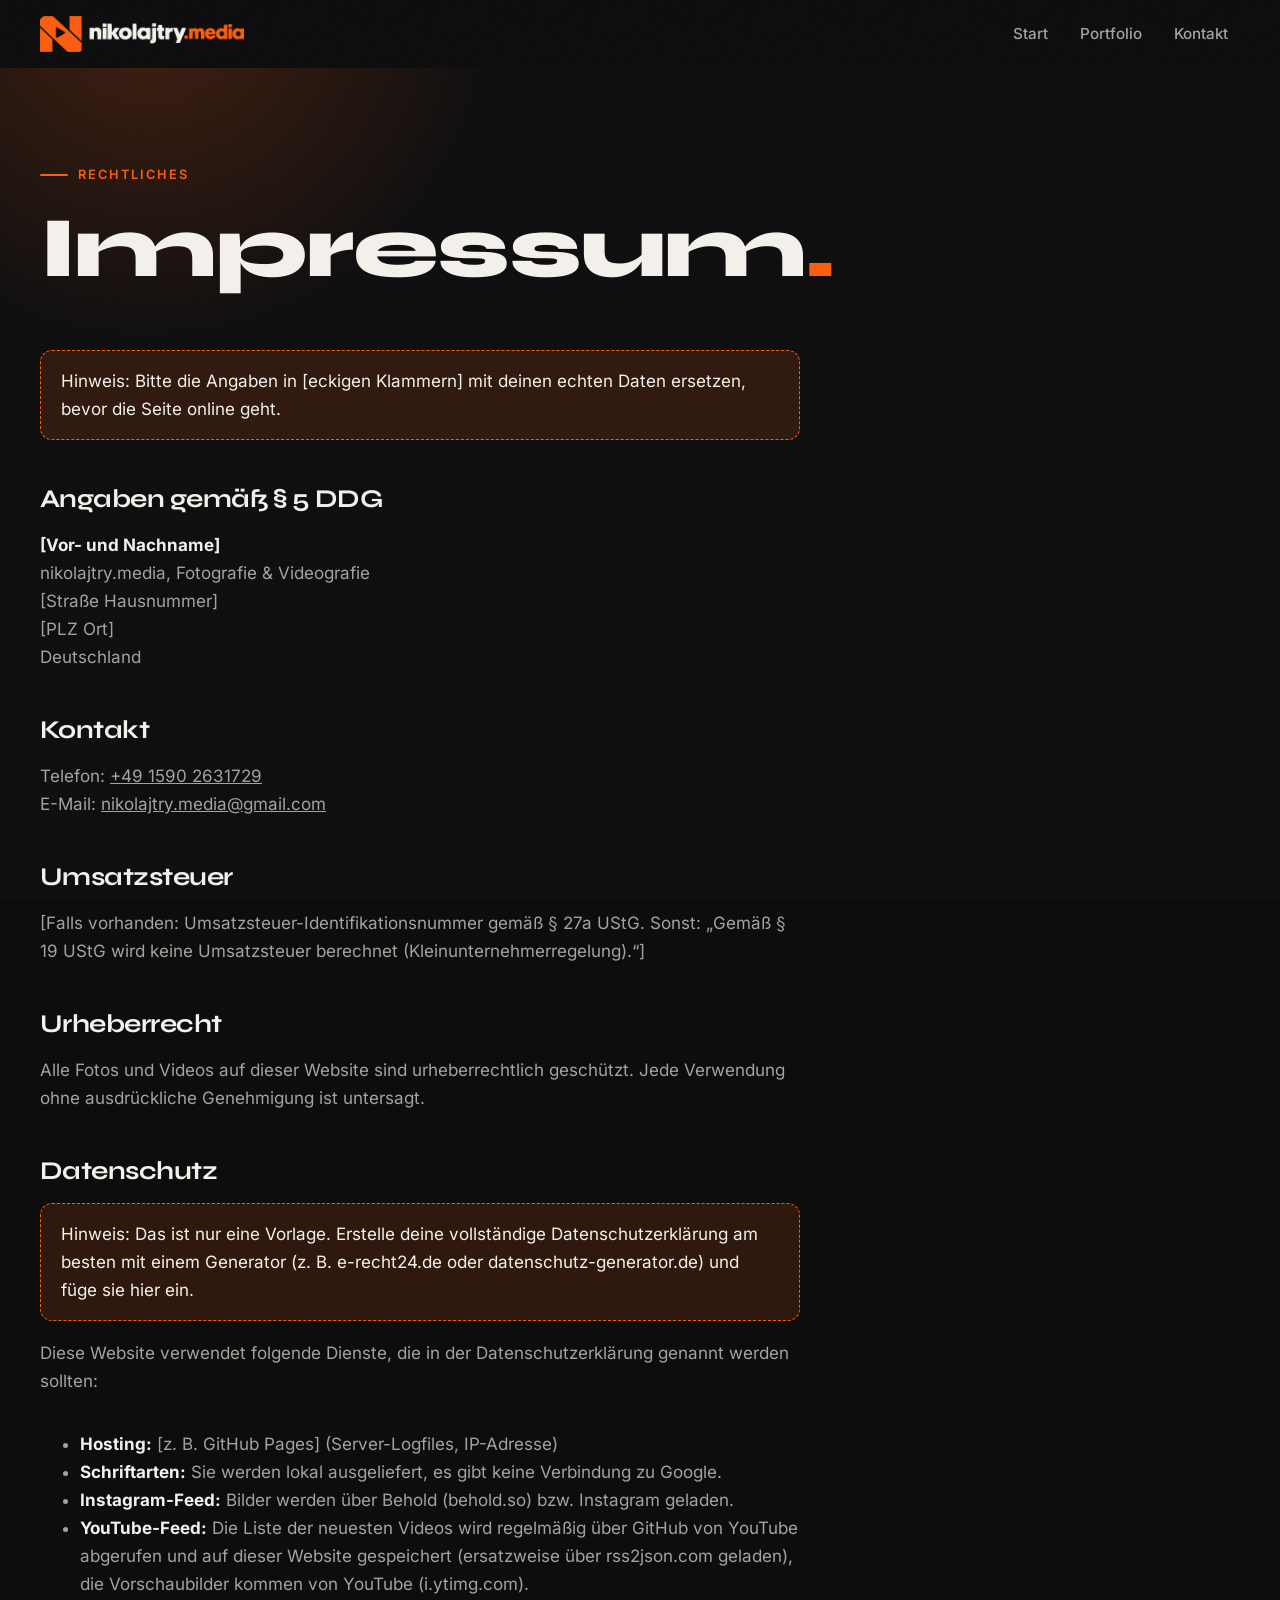
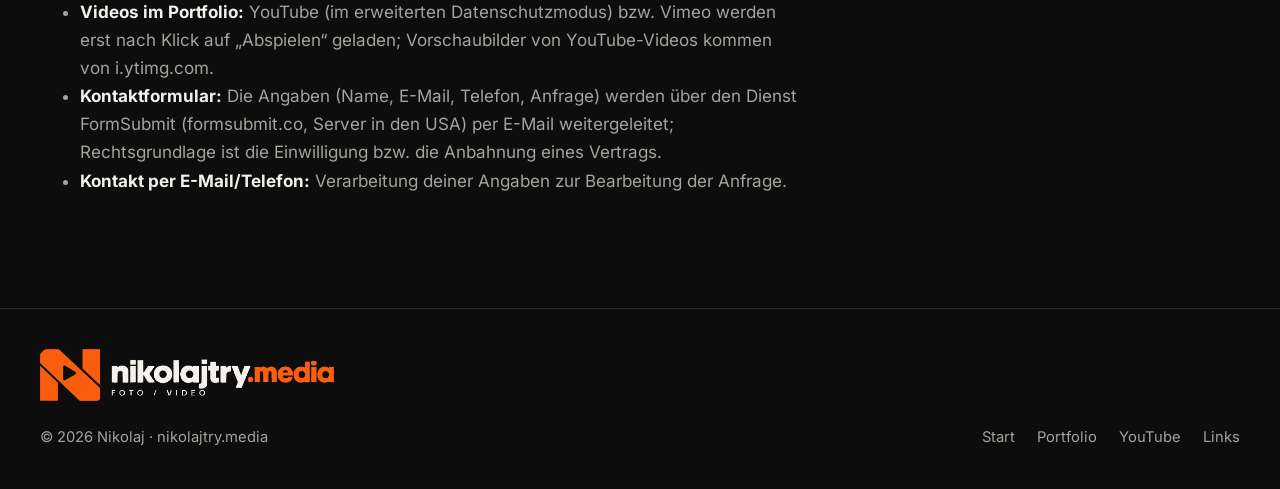
==== commit abf850bd: "YouTube: neueste Videos über GitHub statt nur über rss2json - Ablauf .github/workflows/youtube-feed." ====
--- a/impressum.html
+++ b/impressum.html
@@ -9,7 +9,7 @@
   <link rel="icon" href="images/favicon-32.png" type="image/png" sizes="32x32">
   <link rel="icon" href="images/favicon-192.png" type="image/png" sizes="192x192">
   <link rel="apple-touch-icon" href="images/apple-touch-icon.png">
-  <link rel="stylesheet" href="css/style.css?v=20261017-1156">
+  <link rel="stylesheet" href="css/style.css?v=20261019-1525">
   <script>document.documentElement.classList.add("js");</script>
 </head>
 <body>
@@ -70,7 +70,7 @@
           <li><strong>Hosting:</strong> [z. B. GitHub Pages] (Server-Logfiles, IP-Adresse)</li>
           <li><strong>Schriftarten:</strong> Sie werden lokal ausgeliefert, es gibt keine Verbindung zu Google.</li>
           <li><strong>Instagram-Feed:</strong> Bilder werden über Behold (behold.so) bzw. Instagram geladen.</li>
-          <li><strong>YouTube-Feed:</strong> Die Liste der neuesten Videos wird über rss2json.com geladen, die Vorschaubilder von YouTube (i.ytimg.com).</li>
+          <li><strong>YouTube-Feed:</strong> Die Liste der neuesten Videos wird regelmäßig über GitHub von YouTube abgerufen und auf dieser Website gespeichert (ersatzweise über rss2json.com geladen), die Vorschaubilder kommen von YouTube (i.ytimg.com).</li>
           <li><strong>Videos im Portfolio:</strong> YouTube (im erweiterten Datenschutzmodus) bzw. Vimeo werden erst nach Klick auf „Abspielen“ geladen; Vorschaubilder von YouTube-Videos kommen von i.ytimg.com.</li>
           <li><strong>Kontaktformular:</strong> Die Angaben (Name, E-Mail, Telefon, Anfrage) werden über den Dienst FormSubmit (formsubmit.co, Server in den USA) per E-Mail weitergeleitet; Rechtsgrundlage ist die Einwilligung bzw. die Anbahnung eines Vertrags.</li>
           <li><strong>Kontakt per E-Mail/Telefon:</strong> Verarbeitung deiner Angaben zur Bearbeitung der Anfrage.</li>
@@ -94,7 +94,7 @@
     </div>
   </footer>
 
-  <script src="js/config.js?v=20261017-1156"></script>
-  <script src="js/main.js?v=20261017-1156"></script>
+  <script src="js/config.js?v=20261019-1525"></script>
+  <script src="js/main.js?v=20261019-1525"></script>
 </body>
 </html>
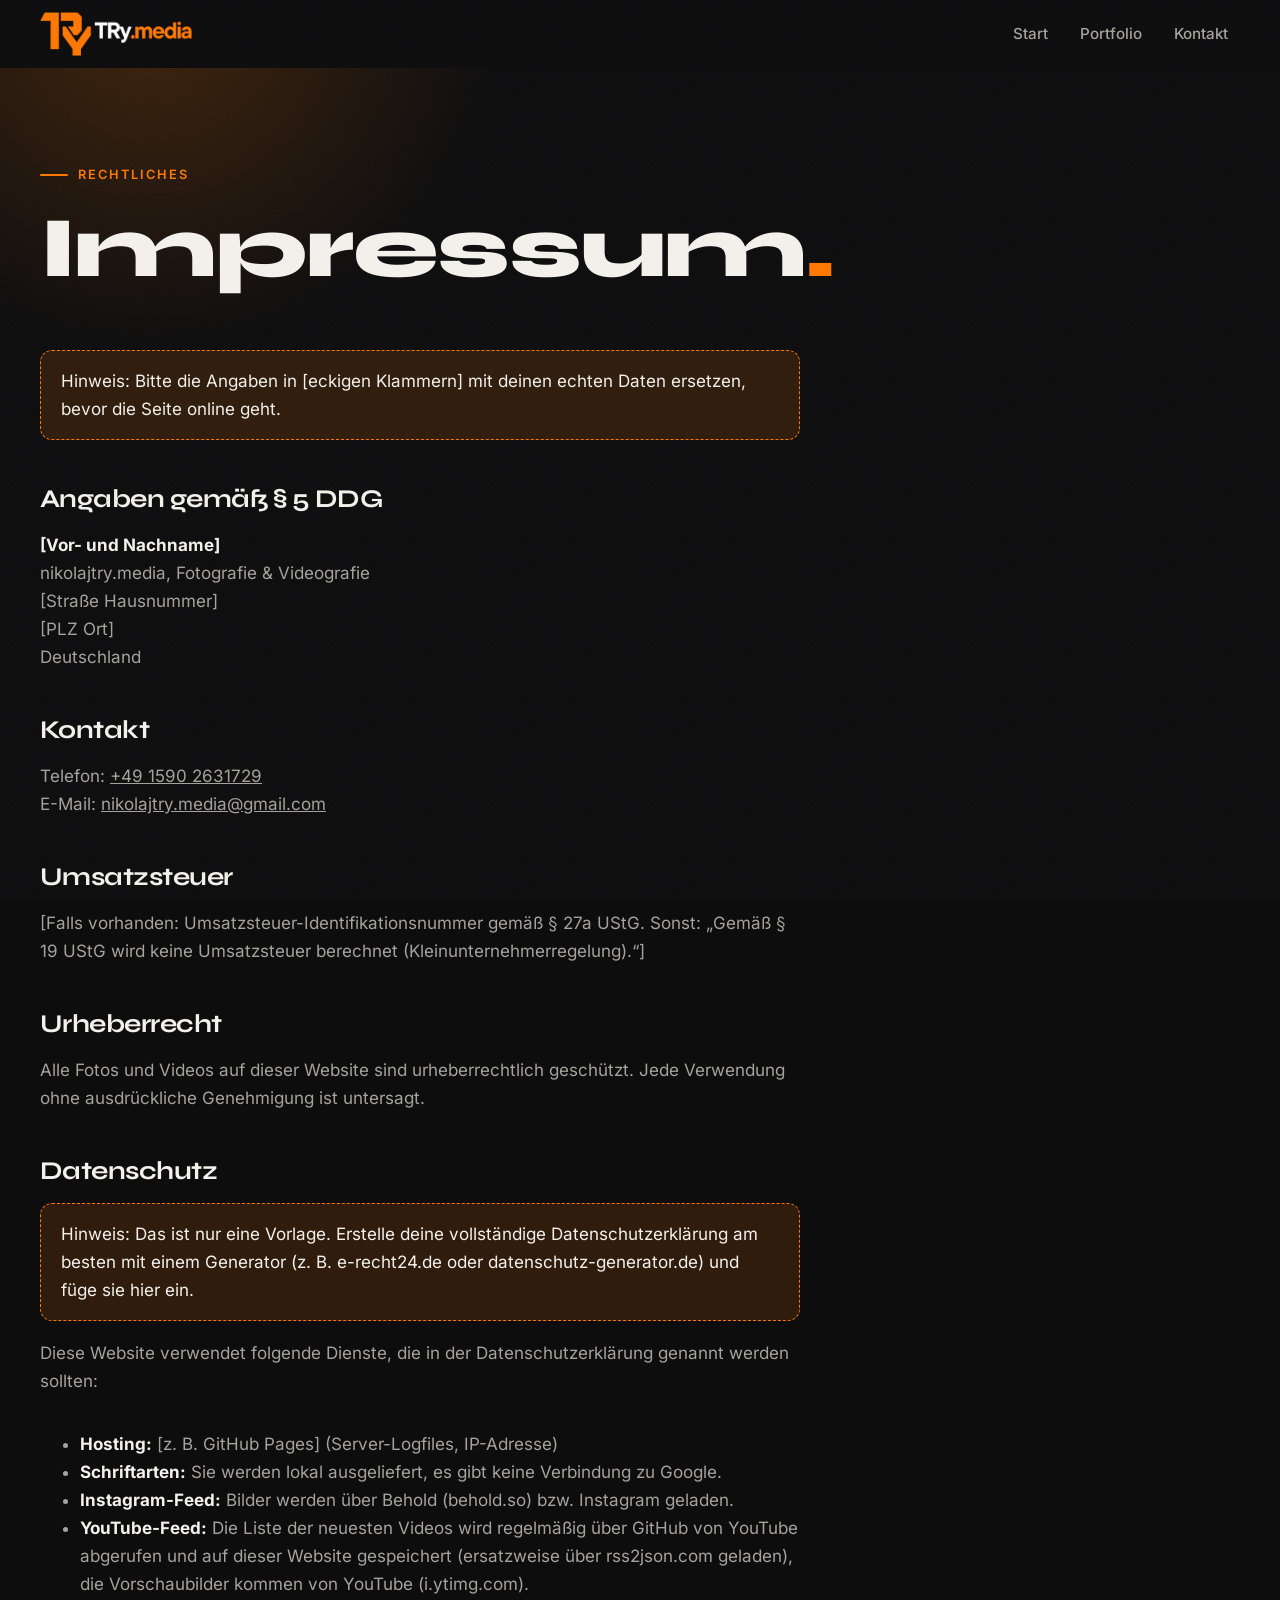
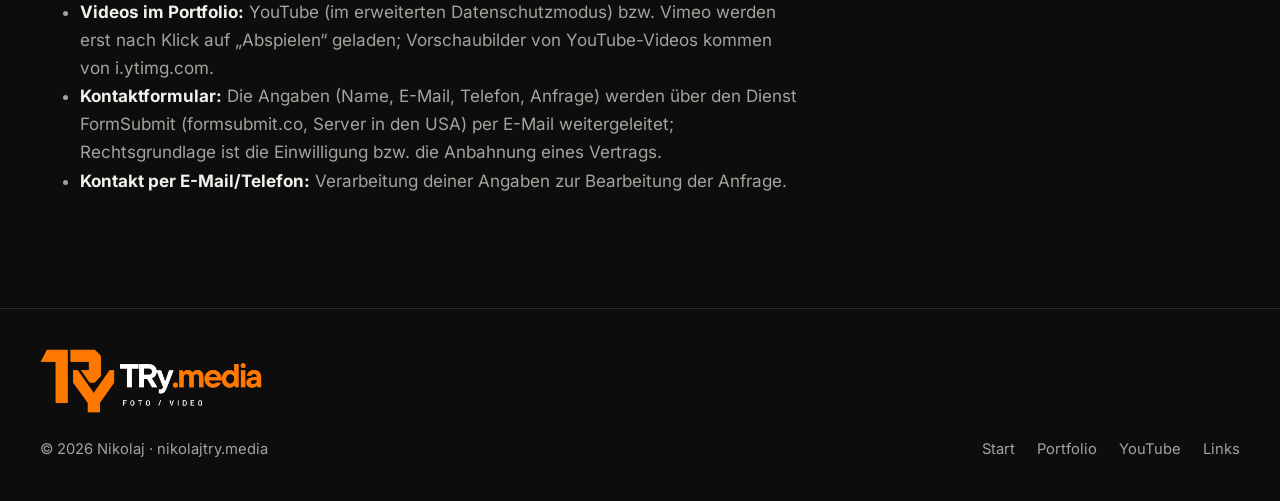
==== commit 77725feb: "Neues Logo TRy.media + Orange der Seite an das Logo angepasst - Menü: Monogramm + TRy.media (ohne FO" ====
--- a/impressum.html
+++ b/impressum.html
@@ -9,7 +9,7 @@
   <link rel="icon" href="images/favicon-32.png" type="image/png" sizes="32x32">
   <link rel="icon" href="images/favicon-192.png" type="image/png" sizes="192x192">
   <link rel="apple-touch-icon" href="images/apple-touch-icon.png">
-  <link rel="stylesheet" href="css/style.css?v=20261019-1525">
+  <link rel="stylesheet" href="css/style.css?v=20261031-1404">
   <script>document.documentElement.classList.add("js");</script>
 </head>
 <body>
@@ -17,9 +17,9 @@
 
   <header class="site-header">
     <div class="container">
-      <a class="logo" href="index.html" aria-label="nikolajtry.media, zur Startseite">
-        <img class="logo-full" src="images/logo.webp" alt="nikolajtry.media" width="905" height="160">
-        <img class="logo-icon" src="images/logo-icon.webp" alt="" width="185" height="160" aria-hidden="true">
+      <a class="logo" href="index.html" aria-label="TRy.media, zur Startseite">
+        <img class="logo-full" src="images/logo.webp" alt="TRy.media" width="693" height="200">
+        <img class="logo-icon" src="images/logo-icon.webp" alt="" width="189" height="160" aria-hidden="true">
       </a>
       <nav class="nav" aria-label="Hauptnavigation">
         <a href="index.html">Start</a>
@@ -81,8 +81,8 @@
 
   <footer class="site-footer">
     <div class="container">
-      <a class="footer-logo" href="index.html" aria-label="nikolajtry.media, zur Startseite">
-        <img src="images/logo-full.webp" alt="nikolajtry.media, Foto / Video" width="1131" height="200" loading="lazy">
+      <a class="footer-logo" href="index.html" aria-label="TRy.media, zur Startseite">
+        <img src="images/logo-full.webp" alt="TRy.media, Foto / Video" width="831" height="240" loading="lazy">
       </a>
       <span>© <span data-year>2026</span> Nikolaj · nikolajtry.media</span>
       <nav class="footer-links" aria-label="Footer">
@@ -94,7 +94,7 @@
     </div>
   </footer>
 
-  <script src="js/config.js?v=20261019-1525"></script>
-  <script src="js/main.js?v=20261019-1525"></script>
+  <script src="js/config.js?v=20261031-1404"></script>
+  <script src="js/main.js?v=20261031-1404"></script>
 </body>
 </html>
--- a/css/style.css
+++ b/css/style.css
@@ -26,9 +26,9 @@
   --line: #2b2b30;
   --text: #f4f1ec;
   --muted: #a6a29c;
-  --orange: #fb5d0f; /* exakt das Orange aus dem Logo */
-  --orange-2: #ff7a33;
-  --orange-soft: rgba(251, 93, 15, 0.14);
+  --orange: #ff7800; /* exakt das Orange aus dem Logo */
+  --orange-2: #ff9433;
+  --orange-soft: rgba(255, 120, 0, 0.14);
   --on-orange: #140a04;
   --danger: #ff6b6b;
   --success: #5fd38d;
@@ -199,11 +199,11 @@
 .btn-primary {
   background: var(--orange);
   color: var(--on-orange);
-  box-shadow: 0 10px 30px -10px rgba(251, 93, 15, 0.6);
+  box-shadow: 0 10px 30px -10px rgba(255, 120, 0, 0.6);
 }
 .btn-primary:hover {
   background: var(--orange-2);
-  box-shadow: 0 14px 36px -10px rgba(251, 93, 15, 0.75);
+  box-shadow: 0 14px 36px -10px rgba(255, 120, 0, 0.75);
 }
 
 .btn-ghost {
@@ -260,18 +260,18 @@
   width: auto;
 }
 .logo-full {
-  height: 36px;
+  height: 44px;
 }
 .logo-icon {
   display: none !important;
-  height: 34px;
+  height: 38px;
 }
 @media (max-width: 640px) {
   .logo-full {
-    height: 28px;
-  }
-}
-/* Auf schmalen Handys nur das "N", damit das Menü daneben Platz hat */
+    height: 36px;
+  }
+}
+/* Auf schmalen Handys nur das Monogramm, damit das Menü daneben Platz hat */
 @media (max-width: 479px) {
   .logo-full {
     display: none !important;
@@ -392,7 +392,7 @@
   aspect-ratio: 1;
   right: -20%;
   top: -35%;
-  background: radial-gradient(circle closest-side, rgba(251, 93, 15, 0.26), transparent);
+  background: radial-gradient(circle closest-side, rgba(255, 120, 0, 0.26), transparent);
 }
 .hero .container {
   display: grid;
@@ -454,15 +454,15 @@
   height: 8px;
   border-radius: 50%;
   background: var(--orange);
-  box-shadow: 0 0 0 0 rgba(251, 93, 15, 0.6);
+  box-shadow: 0 0 0 0 rgba(255, 120, 0, 0.6);
   animation: pulse 2.2s infinite;
 }
 @keyframes pulse {
   70% {
-    box-shadow: 0 0 0 10px rgba(251, 93, 15, 0);
+    box-shadow: 0 0 0 10px rgba(255, 120, 0, 0);
   }
   100% {
-    box-shadow: 0 0 0 0 rgba(251, 93, 15, 0);
+    box-shadow: 0 0 0 0 rgba(255, 120, 0, 0);
   }
 }
 
@@ -556,7 +556,7 @@
   text-transform: uppercase;
   letter-spacing: 0.04em;
   transform: rotate(-12deg);
-  box-shadow: 0 16px 40px -12px rgba(251, 93, 15, 0.7);
+  box-shadow: 0 16px 40px -12px rgba(255, 120, 0, 0.7);
 }
 
 /* "Neu"-Hinweis oben an der Collage – führt direkt zum neuesten Projekt */
@@ -586,7 +586,7 @@
 .hero-new:hover,
 .hero-new:focus-visible {
   transform: rotate(-3deg) translateY(-3px);
-  border-color: rgba(251, 93, 15, 0.6);
+  border-color: rgba(255, 120, 0, 0.6);
 }
 .hero-new-tag {
   padding: 4px 10px;
@@ -596,7 +596,7 @@
   font: 800 0.72rem/1 var(--font-display);
   letter-spacing: 0.08em;
   text-transform: uppercase;
-  box-shadow: 0 0 0 0 rgba(251, 93, 15, 0.6);
+  box-shadow: 0 0 0 0 rgba(255, 120, 0, 0.6);
   animation: pulse 2.2s infinite;
 }
 .hero-new-text {
@@ -727,7 +727,7 @@
   transition: transform 0.5s var(--ease);
 }
 .service:hover {
-  border-color: rgba(251, 93, 15, 0.5);
+  border-color: rgba(255, 120, 0, 0.5);
   transform: translateY(-4px);
 }
 .service:hover::after {
@@ -955,7 +955,7 @@
   text-align: center;
   border-radius: var(--radius);
   border: 1px solid var(--line);
-  background: radial-gradient(circle at 50% 0%, rgba(251, 93, 15, 0.18), transparent 60%), var(--surface);
+  background: radial-gradient(circle at 50% 0%, rgba(255, 120, 0, 0.18), transparent 60%), var(--surface);
 }
 .insta-fallback .ig-icon {
   display: grid;
@@ -1034,7 +1034,7 @@
   transition: border-color 0.3s;
 }
 .yt-latest:hover {
-  border-color: rgba(251, 93, 15, 0.6);
+  border-color: rgba(255, 120, 0, 0.6);
 }
 .yt-latest:hover .yt-thumb img,
 .yt-item:hover .yt-thumb img {
@@ -1088,7 +1088,7 @@
   transition: border-color 0.3s, background-color 0.3s;
 }
 .yt-item:hover {
-  border-color: rgba(251, 93, 15, 0.6);
+  border-color: rgba(255, 120, 0, 0.6);
   background: var(--surface-2);
 }
 .yt-item .yt-thumb {
@@ -1323,7 +1323,7 @@
 .field textarea:focus {
   outline: none;
   border-color: var(--orange);
-  box-shadow: 0 0 0 3px rgba(251, 93, 15, 0.18);
+  box-shadow: 0 0 0 3px rgba(255, 120, 0, 0.18);
   background: var(--bg);
 }
 .field input[aria-invalid="true"],
@@ -1547,7 +1547,7 @@
 }
 .footer-logo img {
   display: block;
-  height: 52px;
+  height: 64px;
   width: auto;
   max-width: 100%;
 }
@@ -1581,7 +1581,7 @@
   aspect-ratio: 1;
   left: -200px;
   top: -420px;
-  background: radial-gradient(circle closest-side, rgba(251, 93, 15, 0.22), transparent);
+  background: radial-gradient(circle closest-side, rgba(255, 120, 0, 0.22), transparent);
 }
 .page-hero .container {
   display: grid;
@@ -1687,7 +1687,7 @@
   background: linear-gradient(180deg, rgba(0, 0, 0, 0.25) 0%, transparent 30%, transparent 45%, rgba(0, 0, 0, 0.85) 100%);
 }
 .project-card:hover {
-  border-color: rgba(251, 93, 15, 0.6);
+  border-color: rgba(255, 120, 0, 0.6);
 }
 .project-card:hover img,
 .project-card:hover video,
@@ -1805,7 +1805,7 @@
   aspect-ratio: 1;
   right: -260px;
   top: -440px;
-  background: radial-gradient(circle closest-side, rgba(251, 93, 15, 0.2), transparent);
+  background: radial-gradient(circle closest-side, rgba(255, 120, 0, 0.2), transparent);
   pointer-events: none;
 }
 .project-view.view-enter {
@@ -1972,7 +1972,7 @@
   border-radius: 50%;
   background: var(--orange);
   color: var(--on-orange);
-  box-shadow: 0 14px 40px -8px rgba(251, 93, 15, 0.7);
+  box-shadow: 0 14px 40px -8px rgba(255, 120, 0, 0.7);
   transition: transform 0.35s var(--ease);
 }
 .video-play svg {
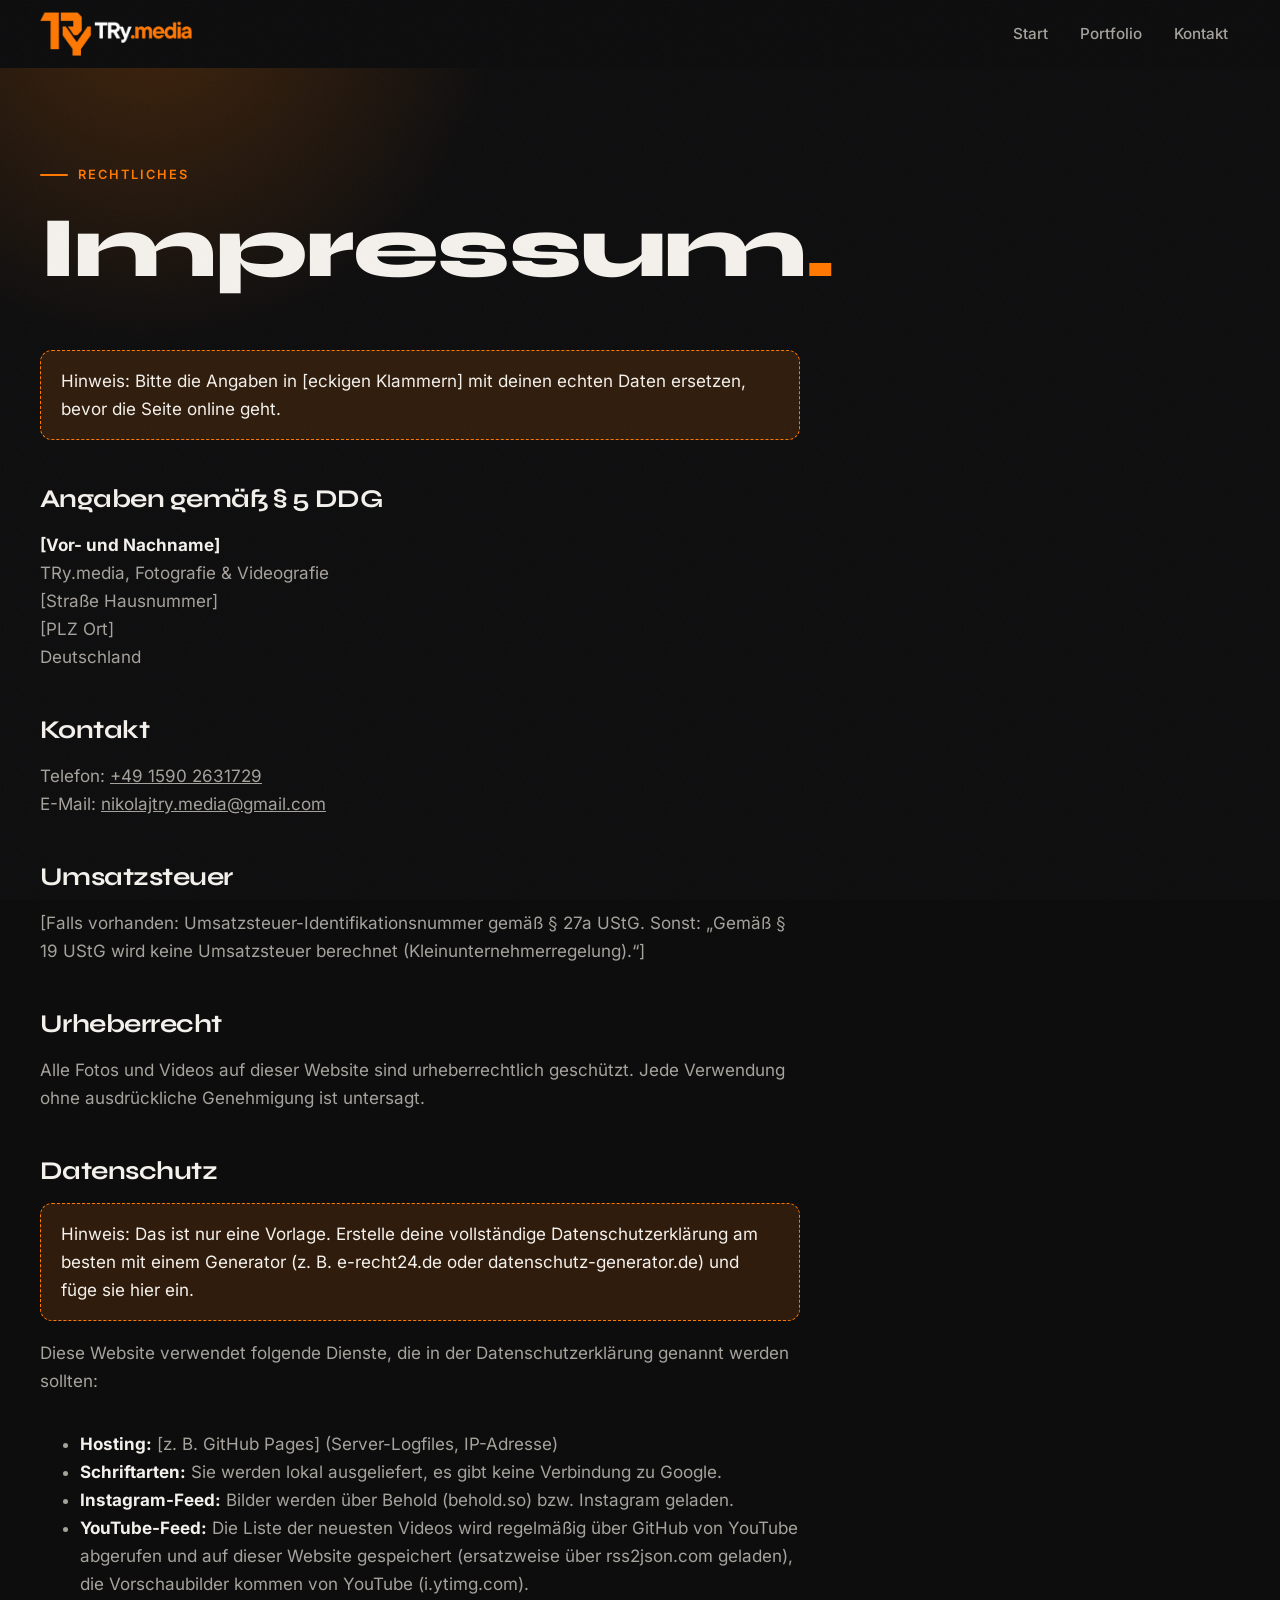
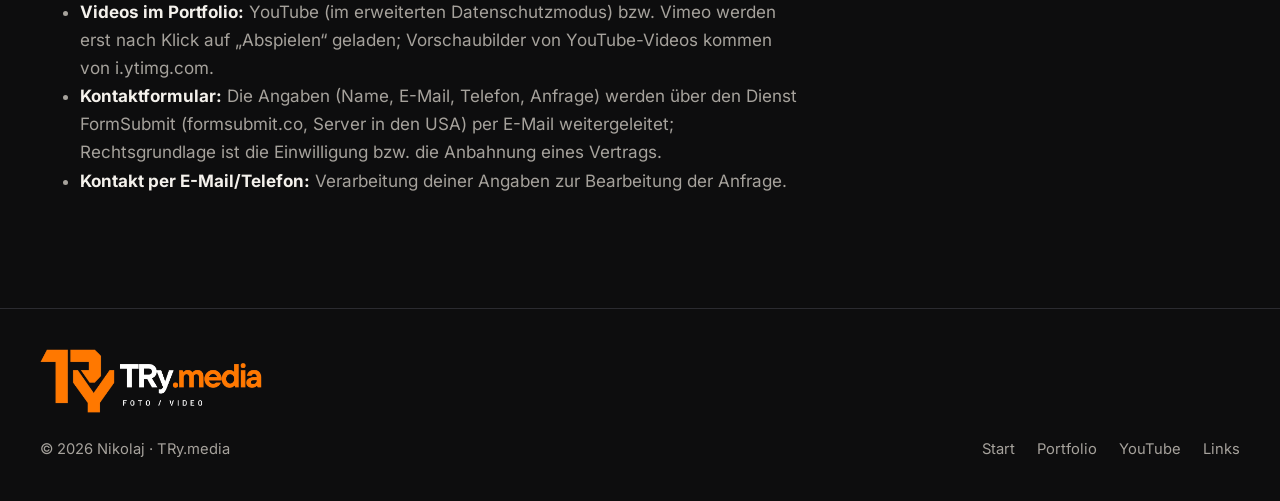
==== commit d79a954b: "Formular: ein Feld "Name"; Seitenname überall TRy.media - Vor- und Nachname zu einem Feld "Name" zus" ====
--- a/impressum.html
+++ b/impressum.html
@@ -3,13 +3,13 @@
 <head>
   <meta charset="utf-8">
   <meta name="viewport" content="width=device-width, initial-scale=1">
-  <title>Impressum &amp; Datenschutz | nikolajtry.media</title>
+  <title>Impressum &amp; Datenschutz | TRy.media</title>
   <meta name="robots" content="noindex">
   <meta name="theme-color" content="#0d0d0e">
   <link rel="icon" href="images/favicon-32.png" type="image/png" sizes="32x32">
   <link rel="icon" href="images/favicon-192.png" type="image/png" sizes="192x192">
   <link rel="apple-touch-icon" href="images/apple-touch-icon.png">
-  <link rel="stylesheet" href="css/style.css?v=20261031-1404">
+  <link rel="stylesheet" href="css/style.css?v=20261104-0818">
   <script>document.documentElement.classList.add("js");</script>
 </head>
 <body>
@@ -45,7 +45,7 @@
         <h2>Angaben gemäß § 5 DDG</h2>
         <p>
           <strong>[Vor- und Nachname]</strong><br>
-          nikolajtry.media, Fotografie &amp; Videografie<br>
+          TRy.media, Fotografie &amp; Videografie<br>
           [Straße Hausnummer]<br>
           [PLZ Ort]<br>
           Deutschland
@@ -84,7 +84,7 @@
       <a class="footer-logo" href="index.html" aria-label="TRy.media, zur Startseite">
         <img src="images/logo-full.webp" alt="TRy.media, Foto / Video" width="831" height="240" loading="lazy">
       </a>
-      <span>© <span data-year>2026</span> Nikolaj · nikolajtry.media</span>
+      <span>© <span data-year>2026</span> Nikolaj · TRy.media</span>
       <nav class="footer-links" aria-label="Footer">
         <a href="index.html">Start</a>
         <a href="portfolio.html">Portfolio</a>
@@ -94,7 +94,7 @@
     </div>
   </footer>
 
-  <script src="js/config.js?v=20261031-1404"></script>
-  <script src="js/main.js?v=20261031-1404"></script>
+  <script src="js/config.js?v=20261104-0818"></script>
+  <script src="js/main.js?v=20261104-0818"></script>
 </body>
 </html>
